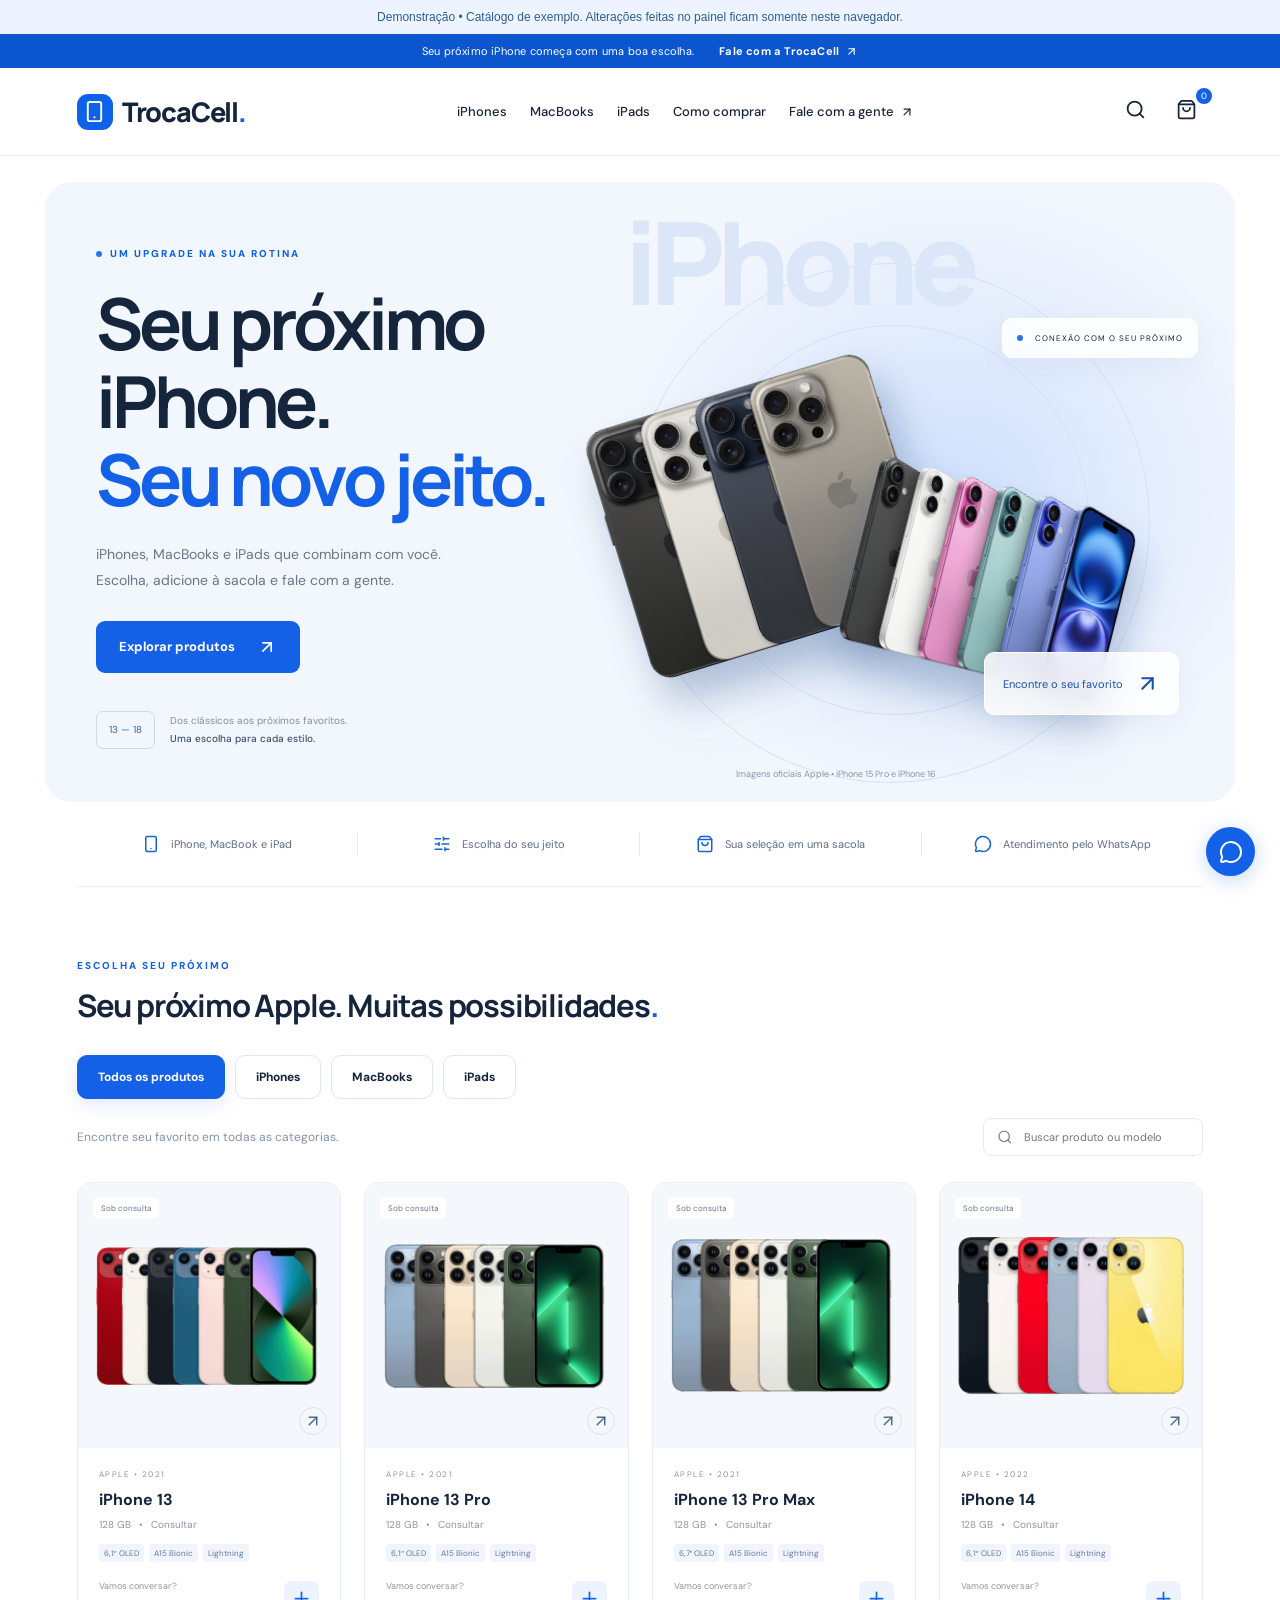
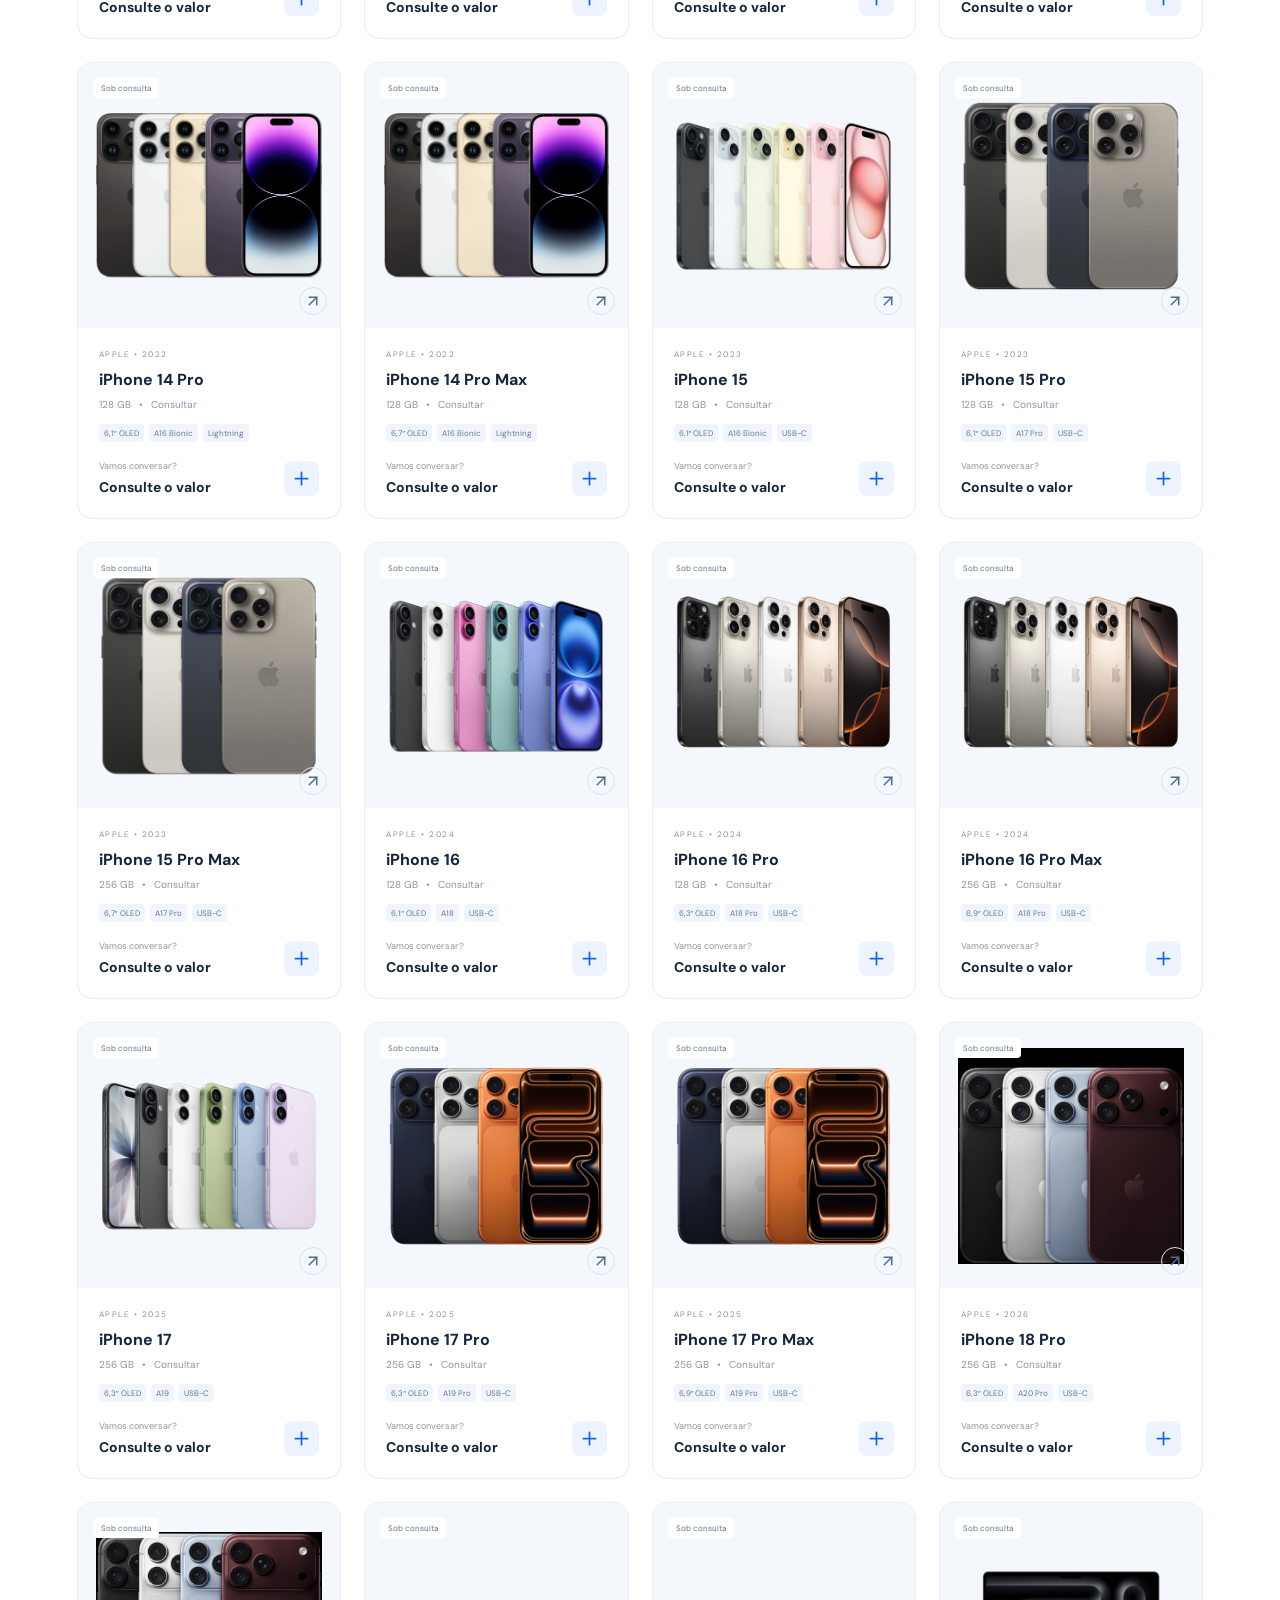
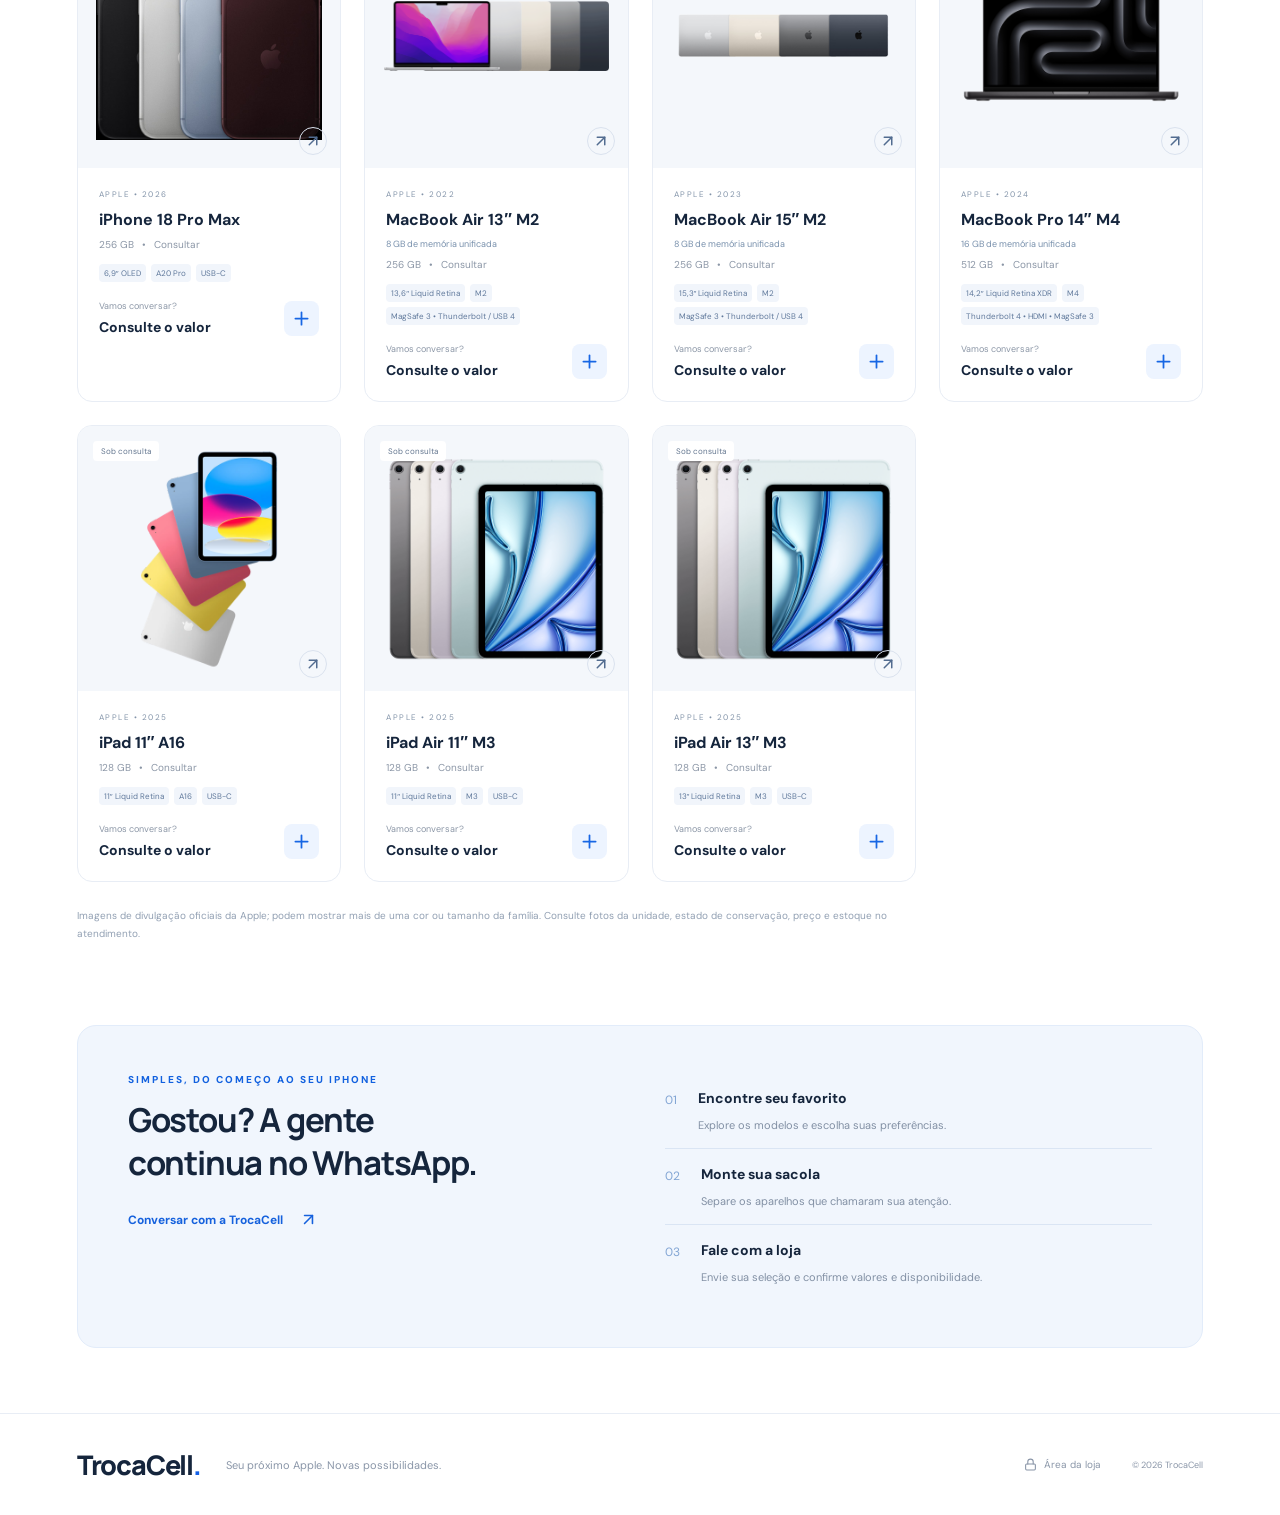
==== docs/index.html @ c8e0617d "Publica amostra estática da TrocaCell com catálogo Apple" ====
<!DOCTYPE html><html lang="pt-BR"><head><meta charset="utf-8"><meta name="viewport" content="width=device-width,initial-scale=1"><title>TrocaCell | Catálogo Apple</title><link rel="stylesheet" href="./styles.css"></head><body><div style="padding:10px 16px;background:#edf4ff;color:#315c94;font:12px Arial;text-align:center">Demonstração • Catálogo de exemplo. Alterações feitas no painel ficam somente neste navegador.</div><div id="root"></div><script src="./app.js"></script></body></html>
---- docs/styles.css ----
@import url('https://fonts.googleapis.com/css2?family=DM+Sans:wght@400;500;600;700&family=Manrope:wght@400;500;600;700;800&display=swap');
*{box-sizing:border-box}html{scroll-behavior:smooth;scroll-padding-top:95px}body{margin:0;color:#15253c;background:#fff;font-family:'DM Sans',Arial,sans-serif}button,input,select{font:inherit}button,a{-webkit-tap-highlight-color:transparent}button{cursor:pointer;border:0;background:none;color:inherit}a{color:inherit;text-decoration:none}button:focus-visible,a:focus-visible,input:focus-visible,select:focus-visible{outline:3px solid #79acff;outline-offset:4px}button:disabled{opacity:.5;cursor:wait}.top{background:#0b56cf;color:white;padding:10px;text-align:center;font-size:11px;letter-spacing:.2px}.top a{display:inline-flex;align-items:center;margin-left:22px;font-weight:700;gap:6px}header{height:88px;display:flex;align-items:center;justify-content:space-between;padding:0 6%;border-bottom:1px solid #edf1f7;background:#ffffffee;position:sticky;top:0;z-index:20;backdrop-filter:blur(20px)}.logo{font-family:Manrope,Arial;font-size:27px;font-weight:800;display:flex;align-items:center;letter-spacing:-1.2px}.brandIcon{background:#0e61e9;color:white;width:36px;height:36px;border-radius:11px;display:grid;place-items:center;margin-right:9px}.dot,h2>span{color:#1461e7}nav{display:flex;gap:34px;font-size:13px;font-weight:500}nav a{display:flex;align-items:center;gap:6px}nav a:hover{color:#1161e8}.headerActions{display:flex;gap:24px;align-items:center}.headerActions button{position:relative}.headerActions sup{position:absolute;top:-10px;right:-9px;background:#1461e7;color:#fff;border-radius:50%;font-size:9px;width:16px;height:16px;display:grid;place-items:center}main{max-width:1600px;margin:auto}.hero{margin:26px 3.5% 0;min-height:620px;display:grid;grid-template-columns:1fr 1.1fr;background:#f2f6fd;border-radius:26px;overflow:hidden}.heroCopy{padding:65px 0 48px 9%;z-index:2}.eyebrow{font-size:10px;font-weight:800;letter-spacing:2px;color:#1261df;display:flex;gap:8px;align-items:center}.eyebrow>span,.blueDot{width:6px;height:6px;border-radius:50%;background:#2675ee}.hero h1{font-family:Manrope,Arial;font-size:clamp(48px,5.6vw,80px);line-height:1.09;letter-spacing:-4px;margin:24px 0}.hero h1 em{font-style:normal;color:#1461e7}.hero p{font-size:14px;line-height:1.8;color:#6a778a}.primary{background:#1461e7;color:white;border-radius:9px;padding:16px 23px;display:inline-flex;align-items:center;justify-content:center;gap:22px;font-size:13px;font-weight:700;transition:transform .2s,box-shadow .2s;margin-top:14px}.primary:hover{transform:translateY(-3px);box-shadow:0 8px 22px #1461e73a}.heroFoot{display:flex;gap:15px;align-items:center;font-size:10px;line-height:1.8;color:#8390a1;margin-top:38px}.heroFoot b{color:#40516c;font-weight:500}.tinyPhones{border:1px solid #ced9ea;border-radius:7px;padding:9px 12px;color:#3865a7}.heroVisual{position:relative;min-height:610px;background:radial-gradient(ellipse at 55% 50%,#bed6fcaa,transparent 69%)}.orbit{border:1px solid #d3e1f7;position:absolute;border-radius:50%;left:3%;top:13%;width:520px;height:520px}.o2{width:390px;height:390px;top:23%;left:14%}.watermark{position:absolute;font-family:Manrope;font-weight:800;font-size:115px;letter-spacing:-8px;color:#dbe7f8;top:0;left:2%}.heroDevice{position:absolute;top:25%;left:38%;filter:drop-shadow(12px 26px 18px #49699c40);animation:float 6s ease-in-out infinite}.heroDevice.back{left:10%;top:29%;transform:rotate(-17deg);animation:none}.heroDevice.front{transform:rotate(14deg)}.phone{position:relative;width:109px;height:204px;border:3px solid #6a9abe;border-radius:22px;background:linear-gradient(120deg,#a6c5e4,#5e8fb8 45%,#b0cfe7);box-shadow:inset 0 0 0 2px #c2d7eb99,5px 7px 12px #15395e23;transform:rotate(-12deg);transition:transform .5s}.phone.heroPhone{width:190px;height:365px;border-radius:35px;border-width:4px}.phone.silver{background:linear-gradient(125deg,#ecedf0,#a6b2bd 58%,#dbe3eb);border-color:#9aa7b2}.phone.dark{background:linear-gradient(120deg,#5e6874,#222c39 60%,#536374);border-color:#414d58}.camera{position:absolute;left:8px;top:9px;width:53px;height:57px;border-radius:13px;background:#86aacbaa;box-shadow:1px 2px 4px #345a7a55;display:grid;grid-template-columns:1fr 1fr;gap:3px;padding:5px}.camera i{background:radial-gradient(circle,#0d1a31 27%,#385272 32%,#0b1726 48%,#283749 58%,#60758c 64%,#142132 70%);border:1px solid #93a8bc;border-radius:50%;width:20px;height:20px}.camera i:nth-child(2){transform:translateY(12px)}.camera b{background:#e5dfcd;width:7px;height:7px;border-radius:50%;position:absolute;right:10px;top:6px}.heroPhone .camera{width:88px;height:96px;left:12px;top:13px;border-radius:23px;padding:8px;gap:6px}.heroPhone .camera i{width:33px;height:33px}.heroPhone .camera i:nth-child(2){transform:translateY(21px)}.heroPhone .camera b{width:12px;height:12px;top:10px;right:16px}.apple{position:absolute;left:43%;top:47%;font-size:25px;color:#d6e4ef90}.heroPhone .apple{font-size:43px}.shine{position:absolute;inset:0;border-radius:inherit;background:linear-gradient(110deg,transparent 30%,#ffffff22 48%,transparent 60%);pointer-events:none}.floating{position:absolute;background:#ffffffd9;border:1px solid white;backdrop-filter:blur(15px);box-shadow:0 10px 30px #224e7f0d;border-radius:10px;display:flex;align-items:center;gap:12px}.tag1{top:22%;right:6%;padding:14px;font-size:8px;letter-spacing:1px}.tag2{bottom:14%;right:9%;padding:18px;font-size:11px;color:#1853a6}.visualNote{position:absolute;bottom:22px;left:20%;font-size:9px;color:#8697ad}.benefits{display:grid;grid-template-columns:repeat(4,1fr);margin:0 6%;padding:30px 0;border-bottom:1px solid #e9edf4}.benefits span{display:flex;gap:11px;align-items:center;justify-content:center;font-size:11px;color:#5d6d84;border-right:1px solid #e5ebf4}.benefits span:last-child{border:0}.benefits svg{width:18px;color:#1762d9}.catalog{padding:72px 6%}.sectionTop{display:flex;justify-content:space-between;align-items:flex-end}h2{font-family:Manrope,Arial;font-size:31px;letter-spacing:-1.2px;line-height:1.3;margin:13px 0 0}.count{font-size:11px;color:#8290a2;padding-bottom:5px}.toolbar{display:flex;justify-content:space-between;gap:20px;margin:33px 0 26px}.tabs{display:flex;gap:5px;flex-wrap:wrap}.tabs button{padding:11px 14px;font-size:11px;color:#6c7b91;border:1px solid #e6eaf0;border-radius:7px;transition:.2s}.tabs button.active{color:white;background:#1562e5;border-color:#1562e5}.search{display:flex;align-items:center;gap:9px;border:1px solid #e6eaf0;border-radius:8px;padding:9px 13px;color:#77869b;min-width:220px}.search input{border:0;outline:none;width:100%;font-size:11px;background:transparent}.grid{display:grid;grid-template-columns:repeat(4,1fr);gap:23px}.card{border:1px solid #e8edf5;border-radius:15px;overflow:hidden;transition:box-shadow .3s,transform .3s}.card:hover{transform:translateY(-6px);box-shadow:0 15px 35px #255c9b15}.productImage{position:relative;width:100%;height:265px;background:#f4f7fb;display:flex;align-items:center;justify-content:center;overflow:hidden}.productImage:hover .phone{transform:rotate(0) scale(1.05)}.productImage img{width:90%;height:85%;object-fit:contain}.badge{position:absolute;top:15px;left:15px;padding:5px 8px;background:white;border-radius:4px;font-size:8px;color:#63768f;z-index:1}.imageArrow{position:absolute;right:13px;bottom:13px;border:1px solid #dae2ee;border-radius:50%;width:28px;height:28px;display:grid;place-items:center;color:#526c90}.cardInfo{padding:21px}.swatches{display:flex;gap:5px;margin-bottom:12px}.swatches i{width:9px;height:9px;background:#48799d;border:1px solid #ddd;border-radius:50%}.swatches i:nth-child(2){background:#c5c9cb}.swatches i:nth-child(3){background:#333c47}h3{font-size:16px;font-weight:700;margin:0}.cardInfo>p{font-size:10px;color:#8b96a6;margin:8px 0 22px}.cardInfo p span{margin:0 5px}.cardBottom{display:flex;align-items:center;justify-content:space-between}.cardBottom small{display:block;font-size:9px;color:#8b96a6;margin-bottom:4px}.cardBottom strong{font-size:14px}.cardBottom button{background:#edf4ff;color:#1766e4;border-radius:8px;width:35px;height:35px;display:grid;place-items:center}.catalogNote{font-size:10px;line-height:1.8;color:#92a0b3;margin-top:25px;max-width:850px}.how{background:#f1f6fd;margin:0 6% 65px;border:1px solid #e2ecfa;border-radius:19px;padding:47px 50px;display:grid;grid-template-columns:1fr 1fr;gap:50px}.how h2{font-size:33px}.how a{display:flex;gap:16px;align-items:center;color:#1561dd;font-size:12px;font-weight:700;margin-top:25px}.steps>div{display:flex;gap:21px;padding:16px 0;border-bottom:1px solid #dae5f4}.steps>div:last-child{border:0}.steps>div>span{color:#82a5d4;font-size:12px;padding-top:3px}.steps h3{font-size:14px}.steps p{font-size:11px;color:#8290a4;margin-bottom:0}footer{padding:32px 6%;border-top:1px solid #e8edf5;display:flex;align-items:center;gap:25px}footer p{font-size:11px;color:#8a96a8}footer button{display:flex;align-items:center;gap:7px;font-size:10px;margin-left:auto;color:#8a96a8}footer small{font-size:9px;color:#8a96a8}.whatsFloat{position:fixed;bottom:24px;right:25px;width:49px;height:49px;background:#1261e7;color:white;border-radius:50%;display:grid;place-items:center;box-shadow:0 4px 20px #1261e740;z-index:30}.overlay{position:fixed;inset:0;background:#0c1d3b77;backdrop-filter:blur(7px);z-index:50;display:flex;align-items:center;justify-content:center;padding:20px}.modal{position:relative;background:white;width:470px;max-width:100%;max-height:92dvh;overflow:auto;padding:32px;border-radius:20px;box-shadow:0 20px 80px #0c254b33}.close{position:absolute;right:16px;top:16px;padding:5px;z-index:2}.modalPhone{height:170px;display:grid;place-items:center;background:#f2f6fc;border-radius:12px;margin:15px 0 25px;overflow:hidden}.modalPhone .phone{transform:scale(.68)}.modalPhone img{height:150px;max-width:95%;object-fit:contain}.modal label{display:block;font-size:12px;margin:15px 0}.modal input:not([type=checkbox]),.modal select{display:block;width:100%;padding:12px;border:1px solid #dce4f0;border-radius:7px;background:white;color:#273c58;margin-top:7px}.modal small{display:block;font-size:10px;color:#8896ab;line-height:1.7}.wide{width:100%;gap:12px}.drawer{position:absolute;right:0;top:0;bottom:0;background:white;width:440px;max-width:100%;padding:45px 28px;overflow:auto}.drawer h2{margin-bottom:28px}.empty{padding:55px 5px;text-align:center;color:#8693a7;font-size:14px}.empty svg{margin:auto}.cartItem{display:flex;gap:20px;border-bottom:1px solid #e6edf7;padding:20px 0}.cartItem>svg{width:40px;height:60px;color:#6996ce}.cartItem h3{font-size:14px}.cartItem p{font-size:11px;color:#8390a5}.cartItem b{font-size:12px}.qty{display:flex;align-items:center;gap:15px;margin-top:15px;font-size:12px}.qty button{background:#f0f5fc;padding:5px;border-radius:5px}.total{display:flex;justify-content:space-between;margin-top:30px;font-size:14px}.muted{font-size:11px;color:#8995a7;line-height:1.7}.admin{width:560px}.admin>p{font-size:12px;line-height:1.7;color:#8090a4}.adminList{max-height:400px;overflow:auto;margin:20px 0}.adminList>div{padding:13px 0;display:flex;align-items:center;gap:10px;border-bottom:1px solid #e5ecf7;font-size:13px}.adminList span{flex:1}.adminList button{font-size:11px;color:#145ed7}.formRow{display:flex;gap:15px;align-items:center}.formRow>label{flex:1;min-width:0}.checkbox{display:flex!important;gap:10px;align-items:center}.uploadPreview{width:75px;height:75px;object-fit:contain}.notice{padding:12px;border-radius:8px;background:#edf4ff;color:#1455af;font-size:12px}@keyframes float{0%,100%{translate:0 0}50%{translate:0 -14px}}@media(min-width:1500px){.heroVisual{min-height:670px}.heroCopy{padding-top:80px}}@media(max-width:1100px){.hero h1{font-size:60px}.heroDevice{left:40%}.heroDevice.back{left:5%}.heroPhone{scale:.85}.tag1{right:0}.grid{gap:15px}.productImage{height:230px}.toolbar{flex-direction:column}.search{max-width:320px}.hero{min-height:590px}.heroVisual{min-height:590px}.benefits span{font-size:10px}.cardInfo{padding:16px}.cardBottom strong{font-size:12px}}@media(max-width:760px){.top{font-size:9px}.top a{margin-left:8px}header{height:72px;padding:0 5%}nav{display:none}.logo{font-size:24px}.hero{grid-template-columns:1fr;margin:14px 4% 0}.heroCopy{padding:38px 8% 10px}.hero h1{font-size:57px;letter-spacing:-3px}.hero p{font-size:12px}.heroFoot{margin-top:25px}.heroVisual{min-height:390px}.heroDevice{top:4%;left:48%}.heroDevice.back{top:10%;left:15%}.heroPhone{scale:.76;transform-origin:top left}.watermark{font-size:95px;top:0;left:16%}.orbit{width:360px;height:360px;left:6%;top:0}.o2{width:270px;height:270px;left:20%;top:10%}.tag1{top:7%;right:5%;font-size:7px}.tag2{bottom:15%;right:6%;padding:13px}.visualNote{left:10%;bottom:14px}.benefits{grid-template-columns:1fr 1fr;row-gap:24px;padding:25px 0}.benefits span{font-size:9px;justify-content:flex-start}.benefits span:nth-child(2){border:0}.catalog{padding:42px 5%}.sectionTop{display:block}h2{font-size:27px}.count{display:block;margin-top:12px;font-size:10px}.toolbar{margin-top:22px}.tabs{gap:6px}.tabs button{padding:9px;font-size:10px}.search{max-width:none}.grid{grid-template-columns:1fr 1fr;gap:12px}.productImage{height:204px}.phone{scale:.8}.cardInfo{padding:14px 11px}.card h3{font-size:14px}.cardBottom strong{font-size:11px}.cardBottom button{width:28px;height:28px}.cardInfo>p{font-size:9px;margin-bottom:15px}.badge{top:10px;left:10px;font-size:7px}.how{margin:0 5% 35px;padding:30px 25px;grid-template-columns:1fr;gap:18px}.how h2{font-size:29px}footer{flex-wrap:wrap;gap:12px}footer .logo{font-size:22px}footer p{font-size:10px}footer button{margin-left:0}footer small{margin-left:auto}.modal{padding:28px 22px}.heroCopy .eyebrow{font-size:8px}.hero .primary{padding:14px 19px}.whatsFloat{width:44px;height:44px;right:16px;bottom:17px}.modalPhone .phone{scale:.8}}@media(prefers-reduced-motion:reduce){*{animation:none!important;transition:none!important;scroll-behavior:auto!important}}
.heroDevice img{width:310px;height:370px;object-fit:contain;filter:drop-shadow(0 25px 18px #315a8c25)}.heroDevice.back{left:-1%;top:24%;animation:driftBack 7s ease-in-out infinite}.heroDevice.front{left:38%;top:34%;animation:driftFront 6s ease-in-out infinite}.heroVisual{perspective:1000px}.heroDevice{will-change:transform}.heroVisual:hover .heroDevice{animation-duration:4s}.modelYear{font-size:8px;letter-spacing:1.5px;color:#8394a9;margin-bottom:10px}.cardSpecs{display:flex;flex-wrap:wrap;gap:5px;margin:-9px 0 18px}.cardSpecs span{background:#f1f5fb;color:#5f789b;border-radius:4px;padding:4px 5px;font-size:8px}.specGrid{display:grid;grid-template-columns:1fr 1fr;gap:12px;margin:20px 0 12px}.specGrid>div{padding:12px;background:#f3f7fc;border-radius:8px}.specGrid b{font-size:11px;font-weight:600;display:block;margin-top:5px}.displaySpec{font-size:11px;color:#7087a5}.sourceLink{display:inline-flex;align-items:center;gap:6px;color:#1261e7;font-size:10px}.productImage img{transition:transform .5s}.productImage:hover img{transform:scale(1.07)}.modalPhone{height:200px}.modalPhone img{height:185px}.heroDevice.front img{width:280px}@keyframes driftBack{0%,100%{transform:translate3d(0,0,0) rotate(-13deg) rotateY(8deg)}50%{transform:translate3d(0,-24px,25px) rotate(-9deg) rotateY(-5deg)}}@keyframes driftFront{0%,100%{transform:translate3d(0,-12px,25px) rotate(10deg) rotateY(-8deg)}50%{transform:translate3d(0,14px,0) rotate(15deg) rotateY(6deg)}}@media(max-width:1100px){.heroDevice img{width:260px}.heroDevice.front img{width:230px}.heroDevice.front{left:36%}}@media(max-width:760px){.heroDevice img{width:240px;height:280px}.heroDevice.back{left:0;top:8%}.heroDevice.front{left:38%;top:20%}.heroDevice.front img{width:210px;height:255px}.visualNote{font-size:8px}.cardSpecs{gap:4px}.cardSpecs span{font-size:7px}.cardInfo>p{margin-bottom:20px}}
.categoryTabs{display:flex;gap:10px;flex-wrap:wrap;margin-top:30px}.categoryTabs button{border:1px solid #dce7f7;border-radius:10px;padding:13px 20px;font-weight:700;font-size:12px;display:flex;align-items:center;gap:14px;transition:.2s}.categoryTabs button.active{background:#1461e7;color:white;border-color:#1461e7;box-shadow:0 6px 18px #1461e720}.categoryTabs button span{font-size:9px;background:#edf4ff;color:#2061c2;padding:3px 6px;border-radius:5px}.categoryTabs button.active span{background:#ffffff25;color:white}.categoryCaption{font-size:12px;color:#8292a8;margin:0;align-self:center}.toolbar{margin-top:19px}.ramNote{font-size:9px;color:#7890ac;margin-top:8px}nav{gap:23px}@media(max-width:760px){.categoryTabs{gap:8px;margin-top:24px}.categoryTabs button{padding:11px 12px;font-size:11px;gap:9px}.categoryTabs button span{font-size:8px}.categoryCaption{align-self:flex-start;font-size:10px}}
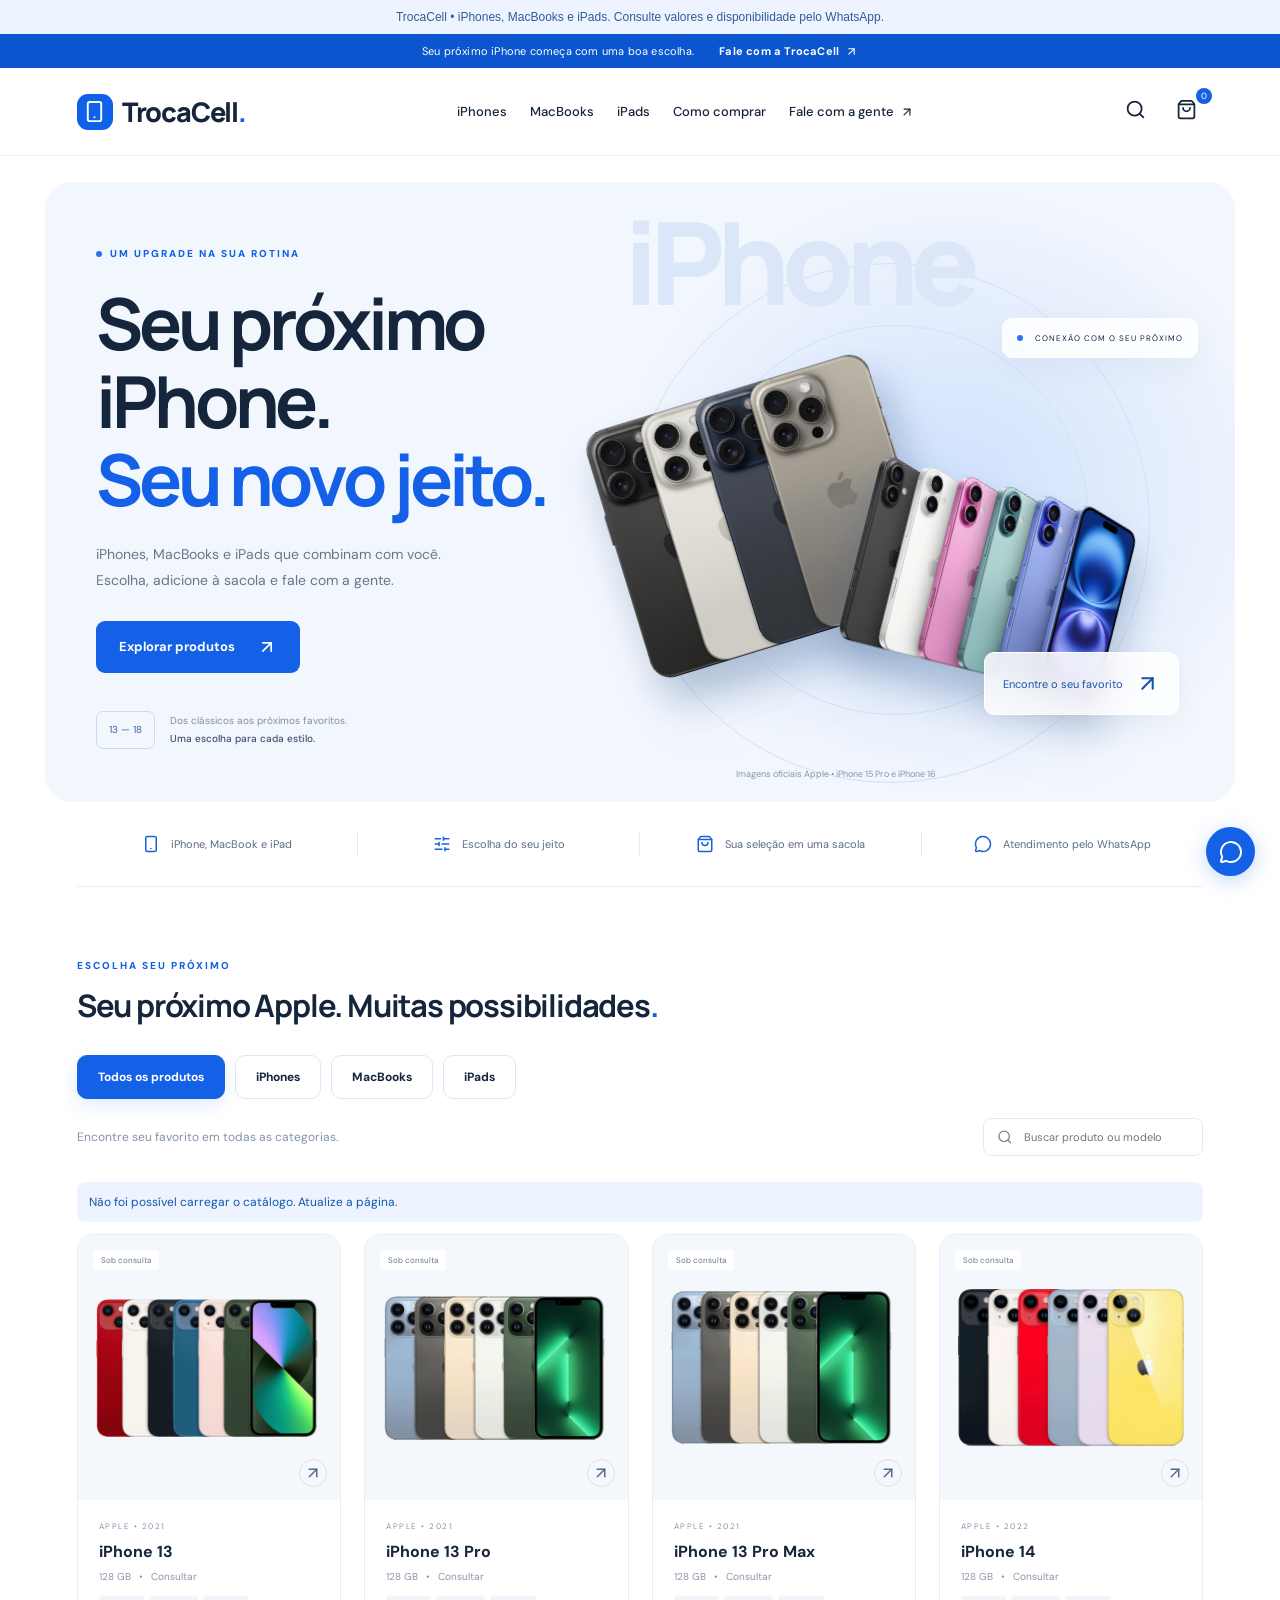
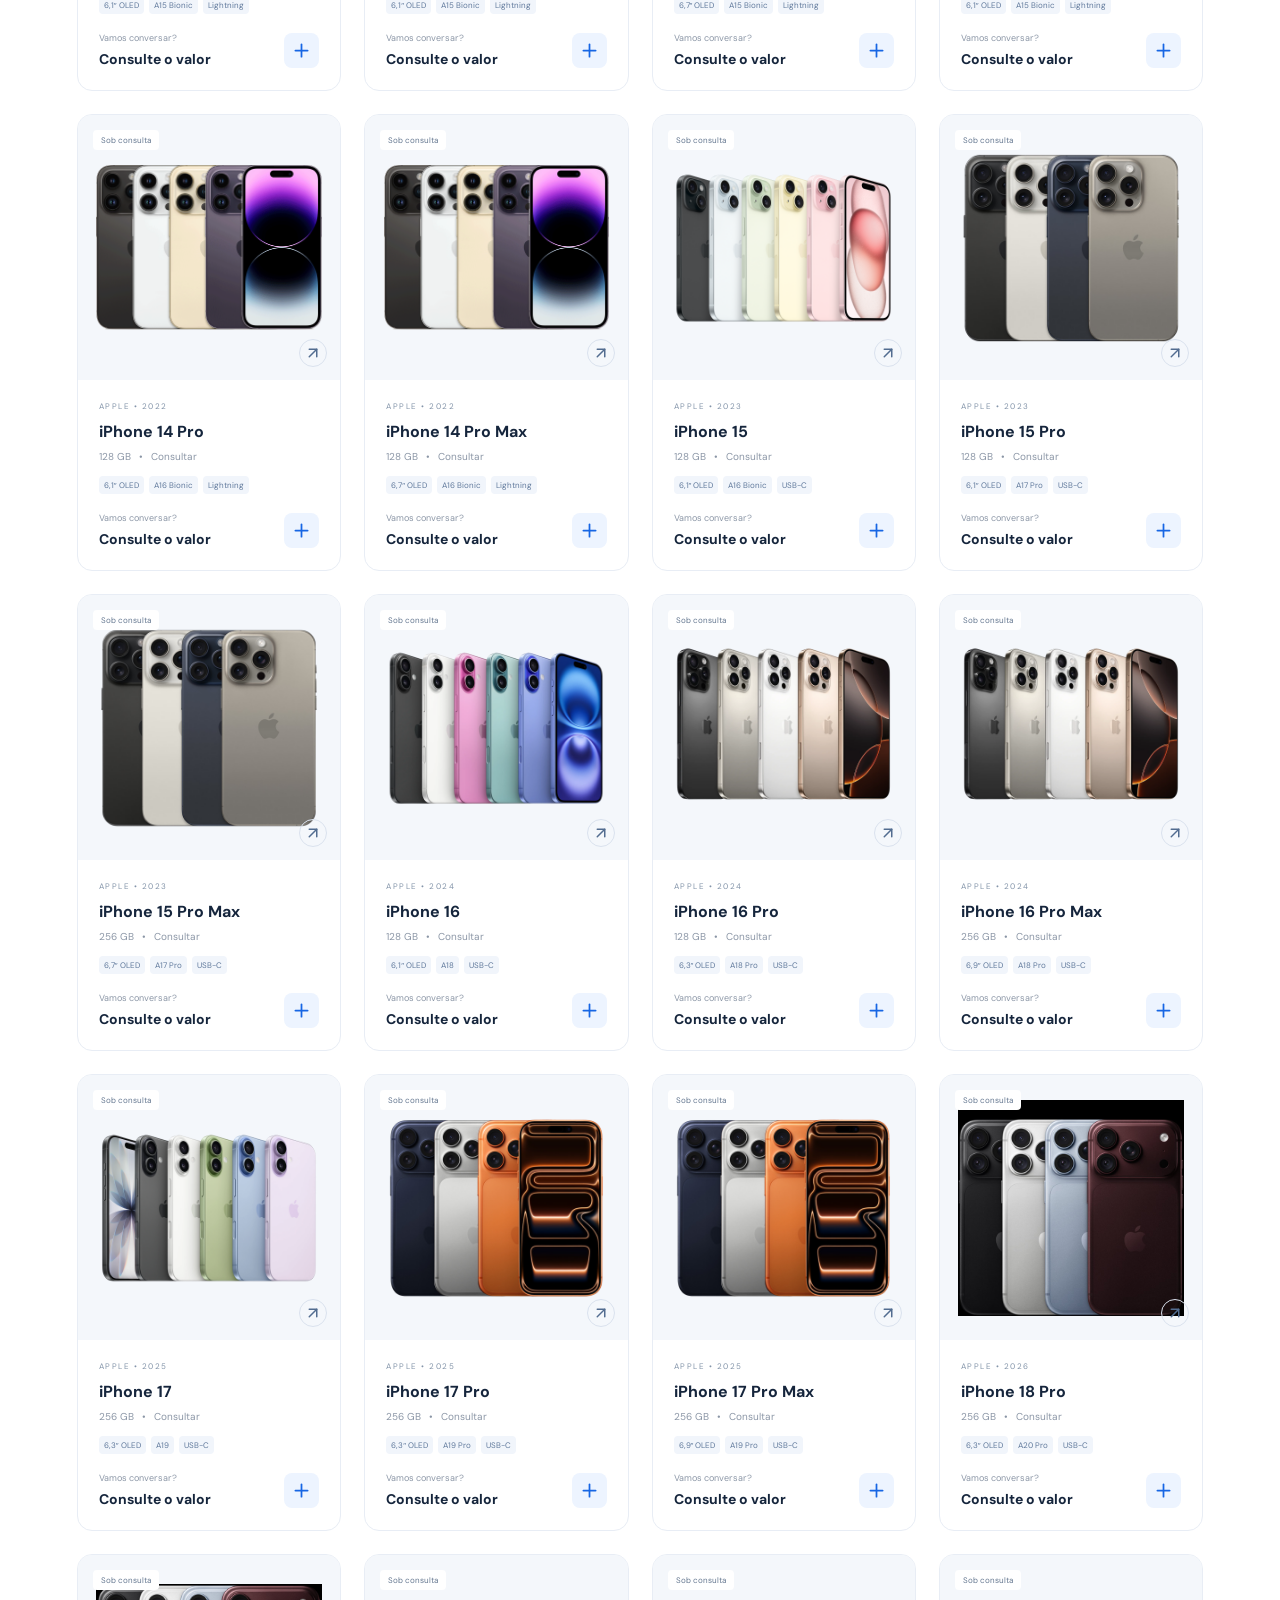
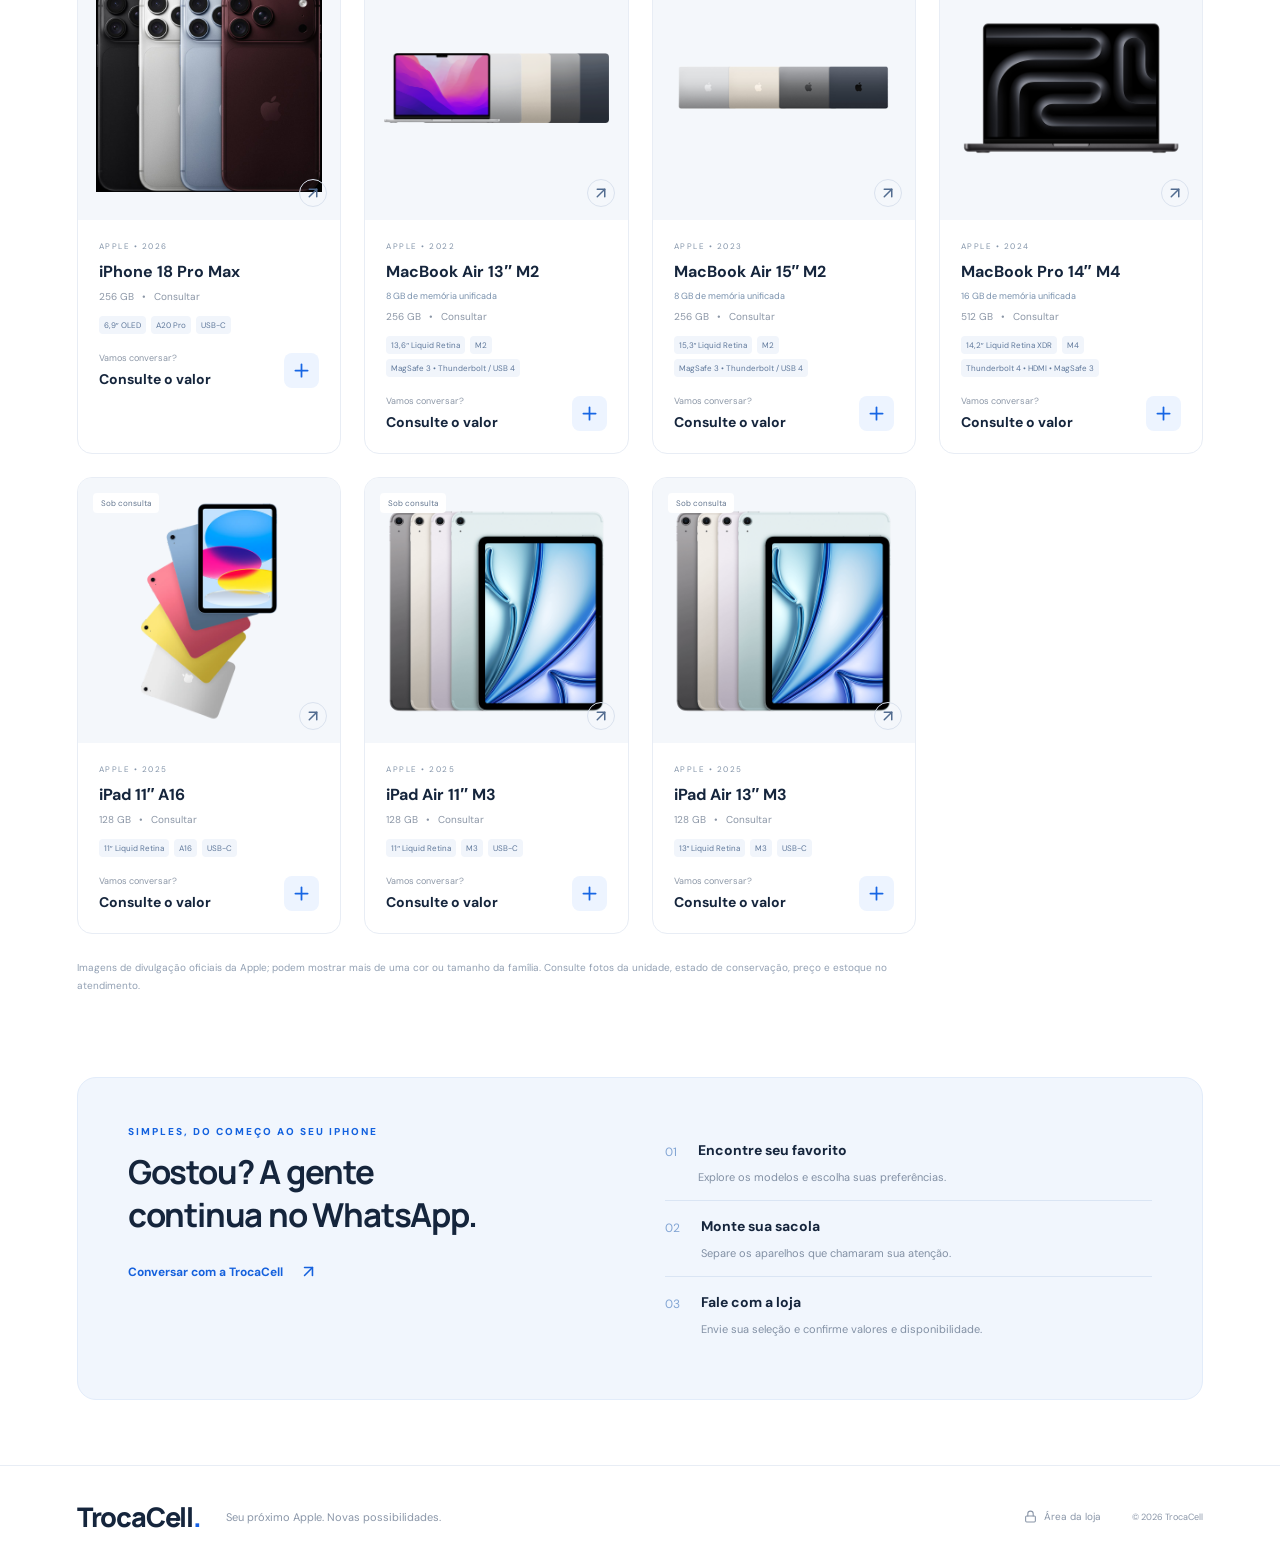
==== commit b7e80422: "Atualiza apresentação do catálogo com administração conectada" ====
--- a/docs/index.html
+++ b/docs/index.html
@@ -1 +1 @@
-<!DOCTYPE html><html lang="pt-BR"><head><meta charset="utf-8"><meta name="viewport" content="width=device-width,initial-scale=1"><title>TrocaCell | Catálogo Apple</title><link rel="stylesheet" href="./styles.css"></head><body><div style="padding:10px 16px;background:#edf4ff;color:#315c94;font:12px Arial;text-align:center">Demonstração • Catálogo de exemplo. Alterações feitas no painel ficam somente neste navegador.</div><div id="root"></div><script src="./app.js"></script></body></html>+<!DOCTYPE html><html lang="pt-BR"><head><meta charset="utf-8"><meta name="viewport" content="width=device-width,initial-scale=1"><title>TrocaCell | Catálogo Apple</title><link rel="stylesheet" href="./styles.css"></head><body><div style="padding:10px 16px;background:#edf4ff;color:#315c94;font:12px Arial;text-align:center">TrocaCell • iPhones, MacBooks e iPads. Consulte valores e disponibilidade pelo WhatsApp.</div><div id="root"></div><script src="./app.js"></script></body></html>
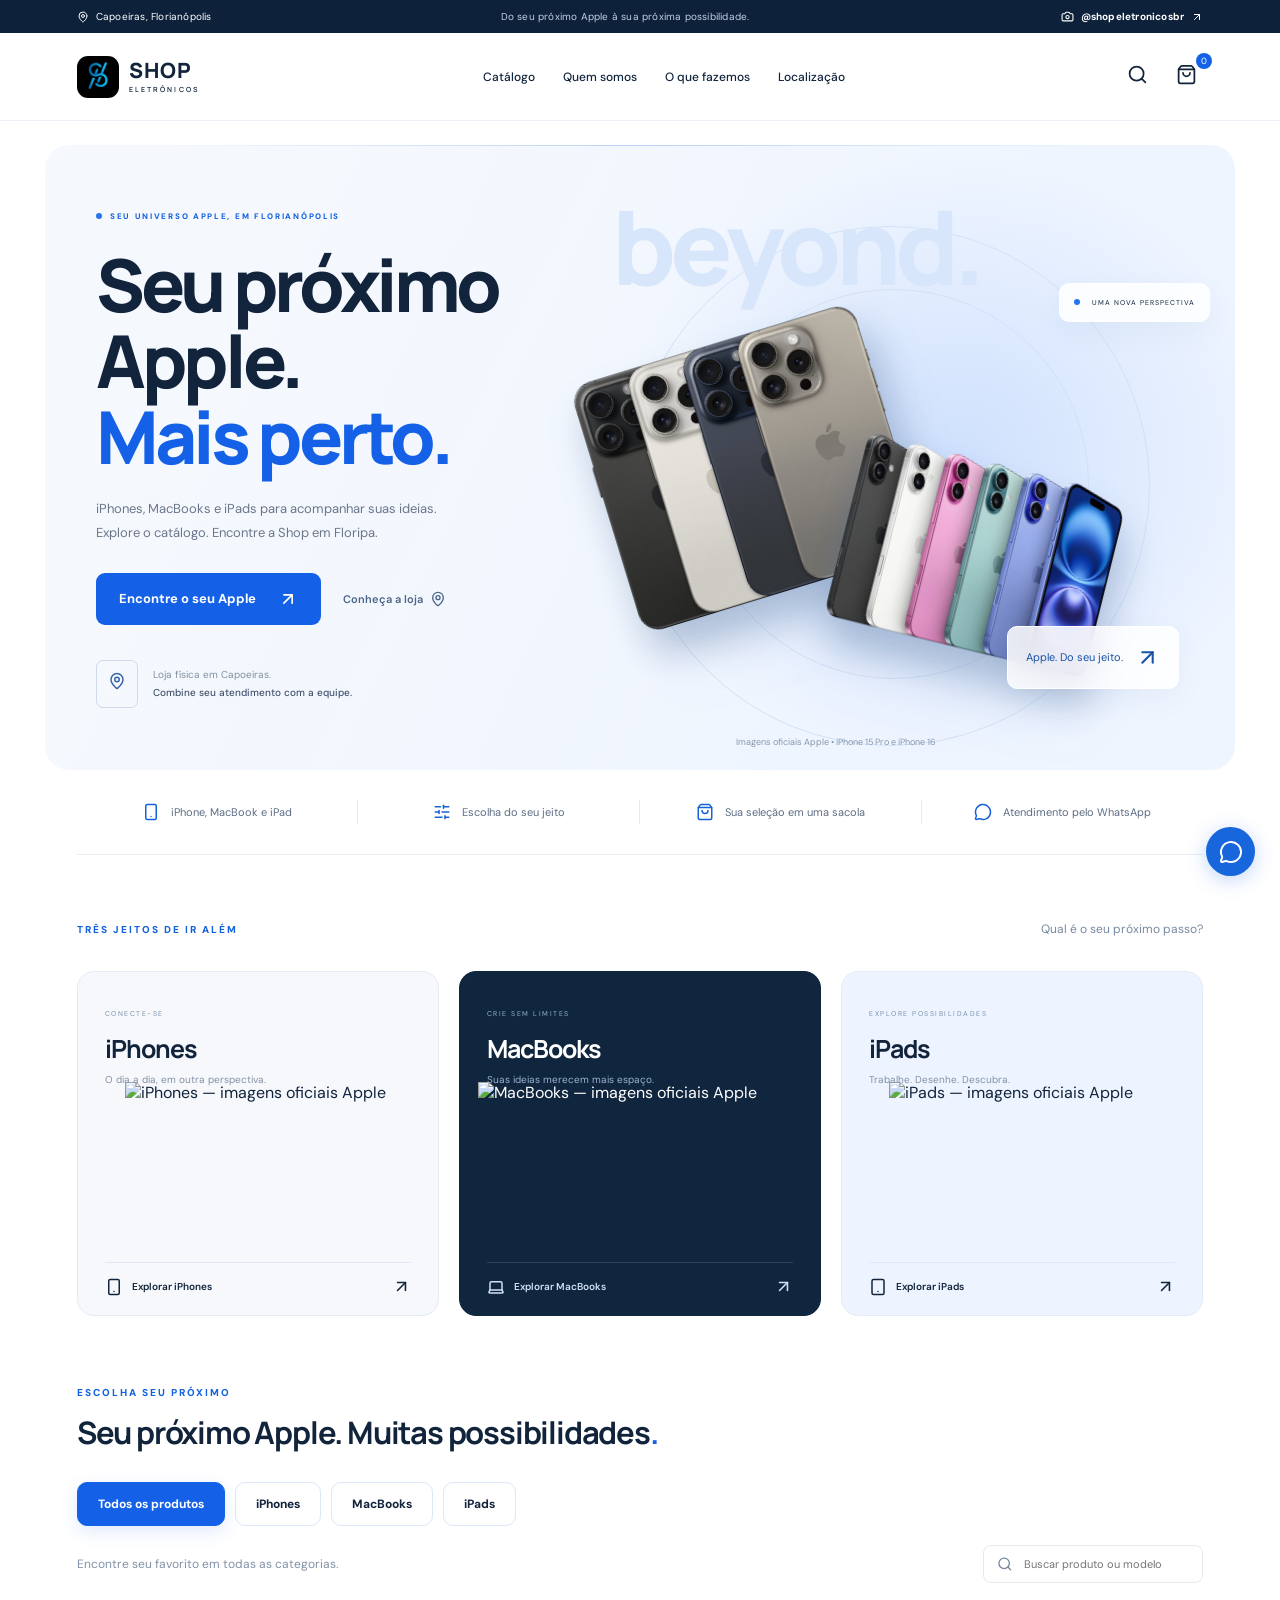
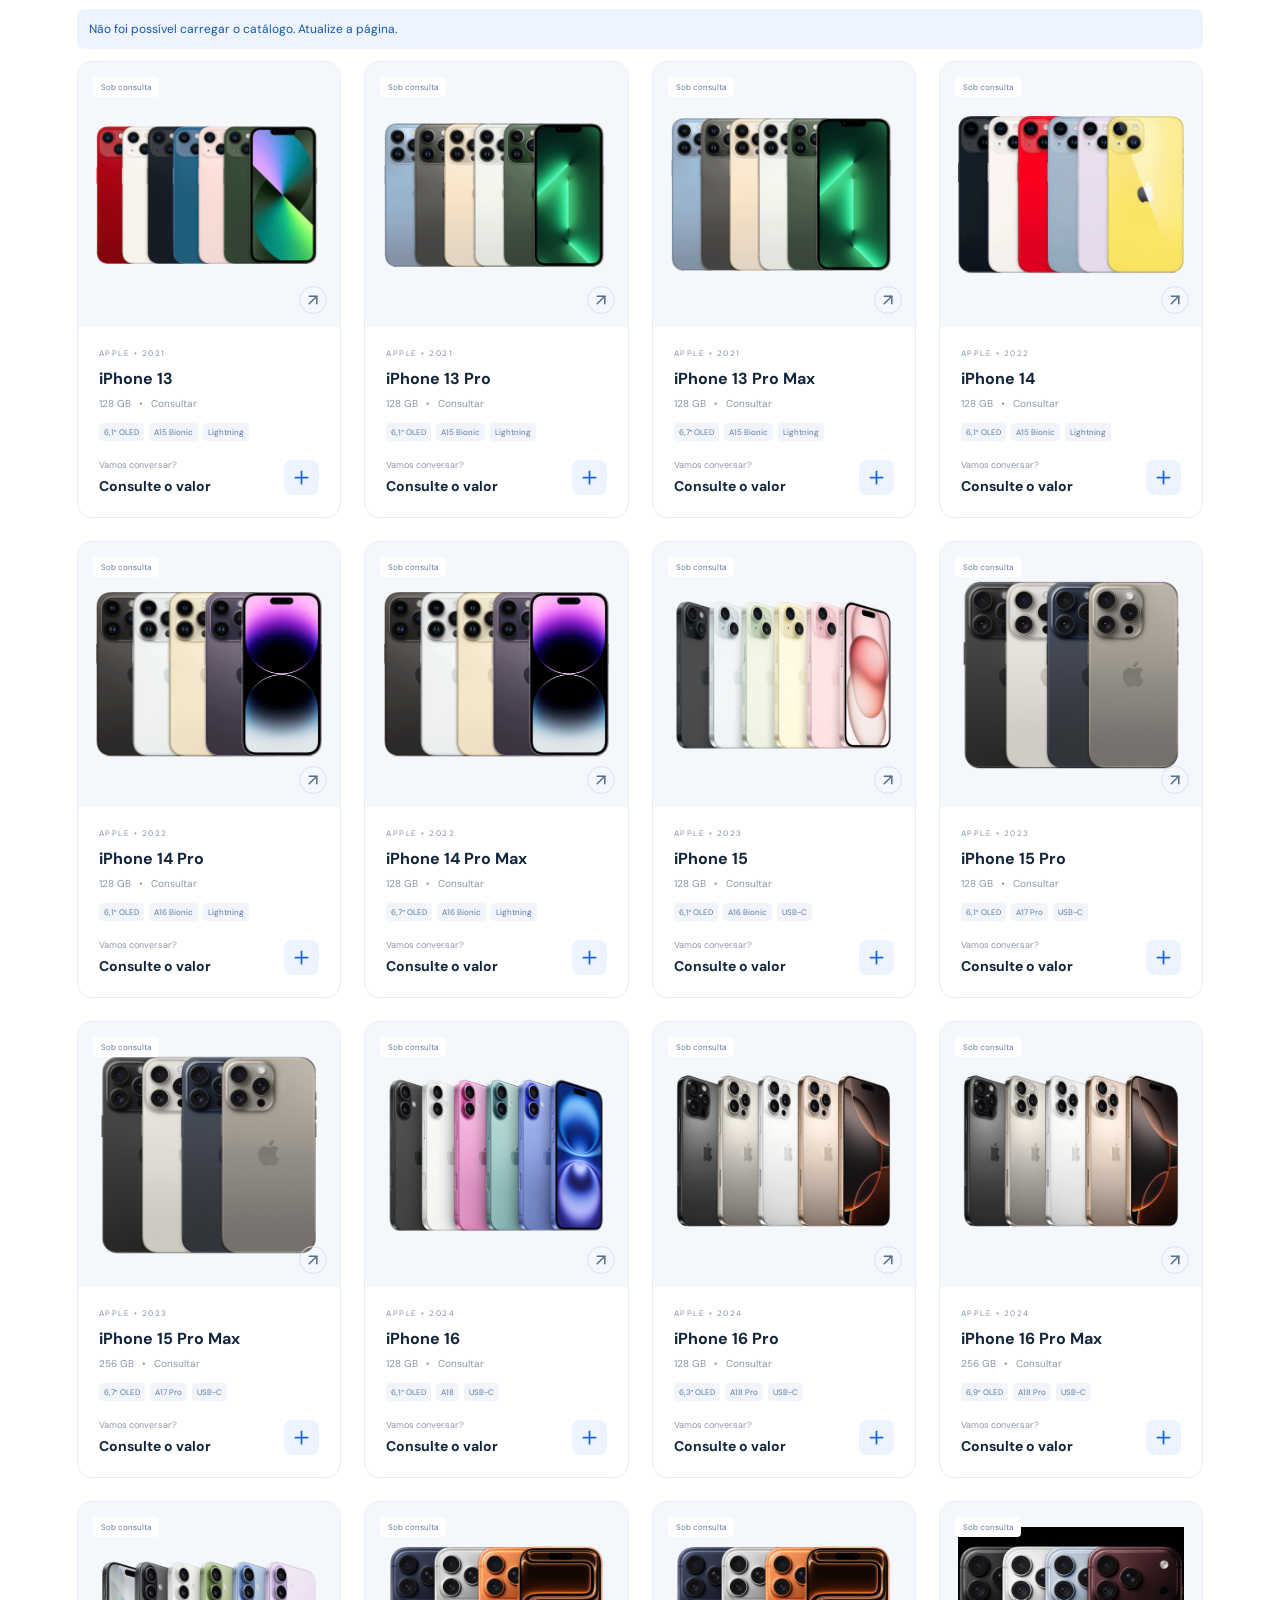
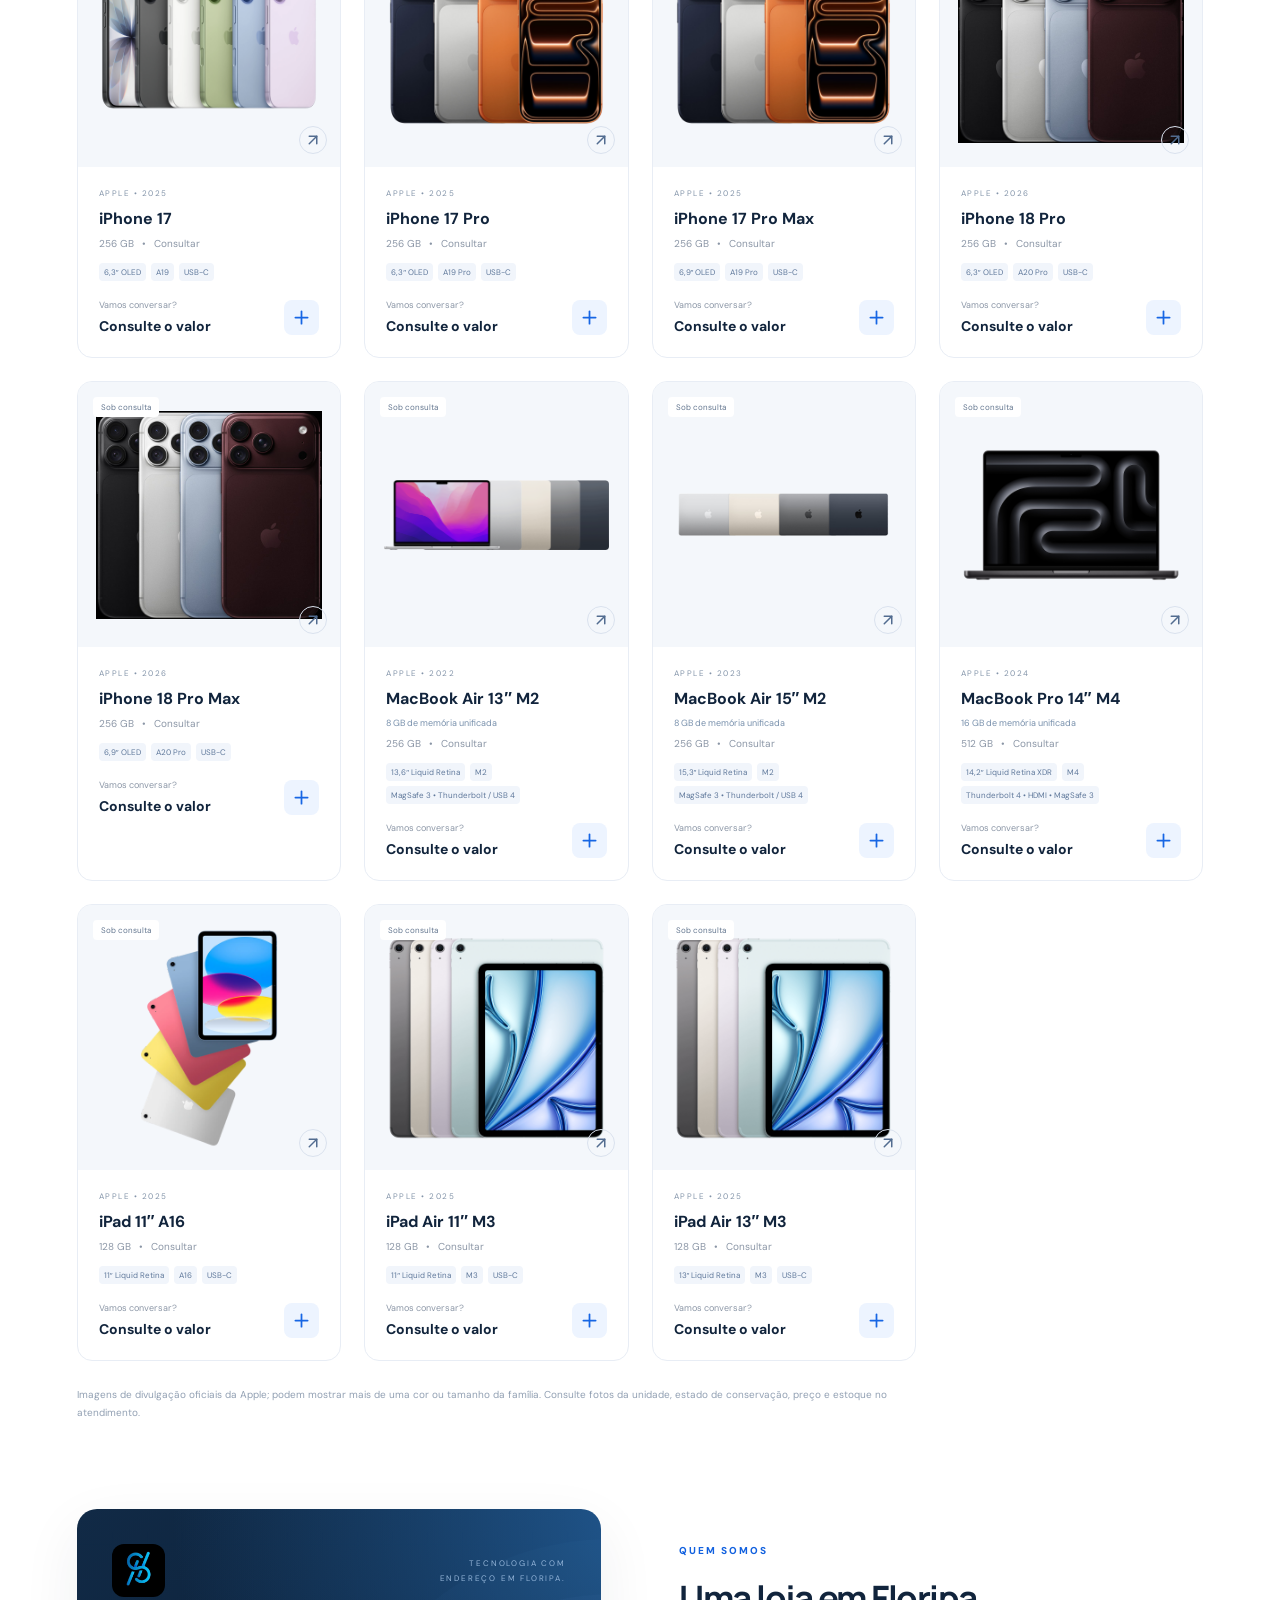
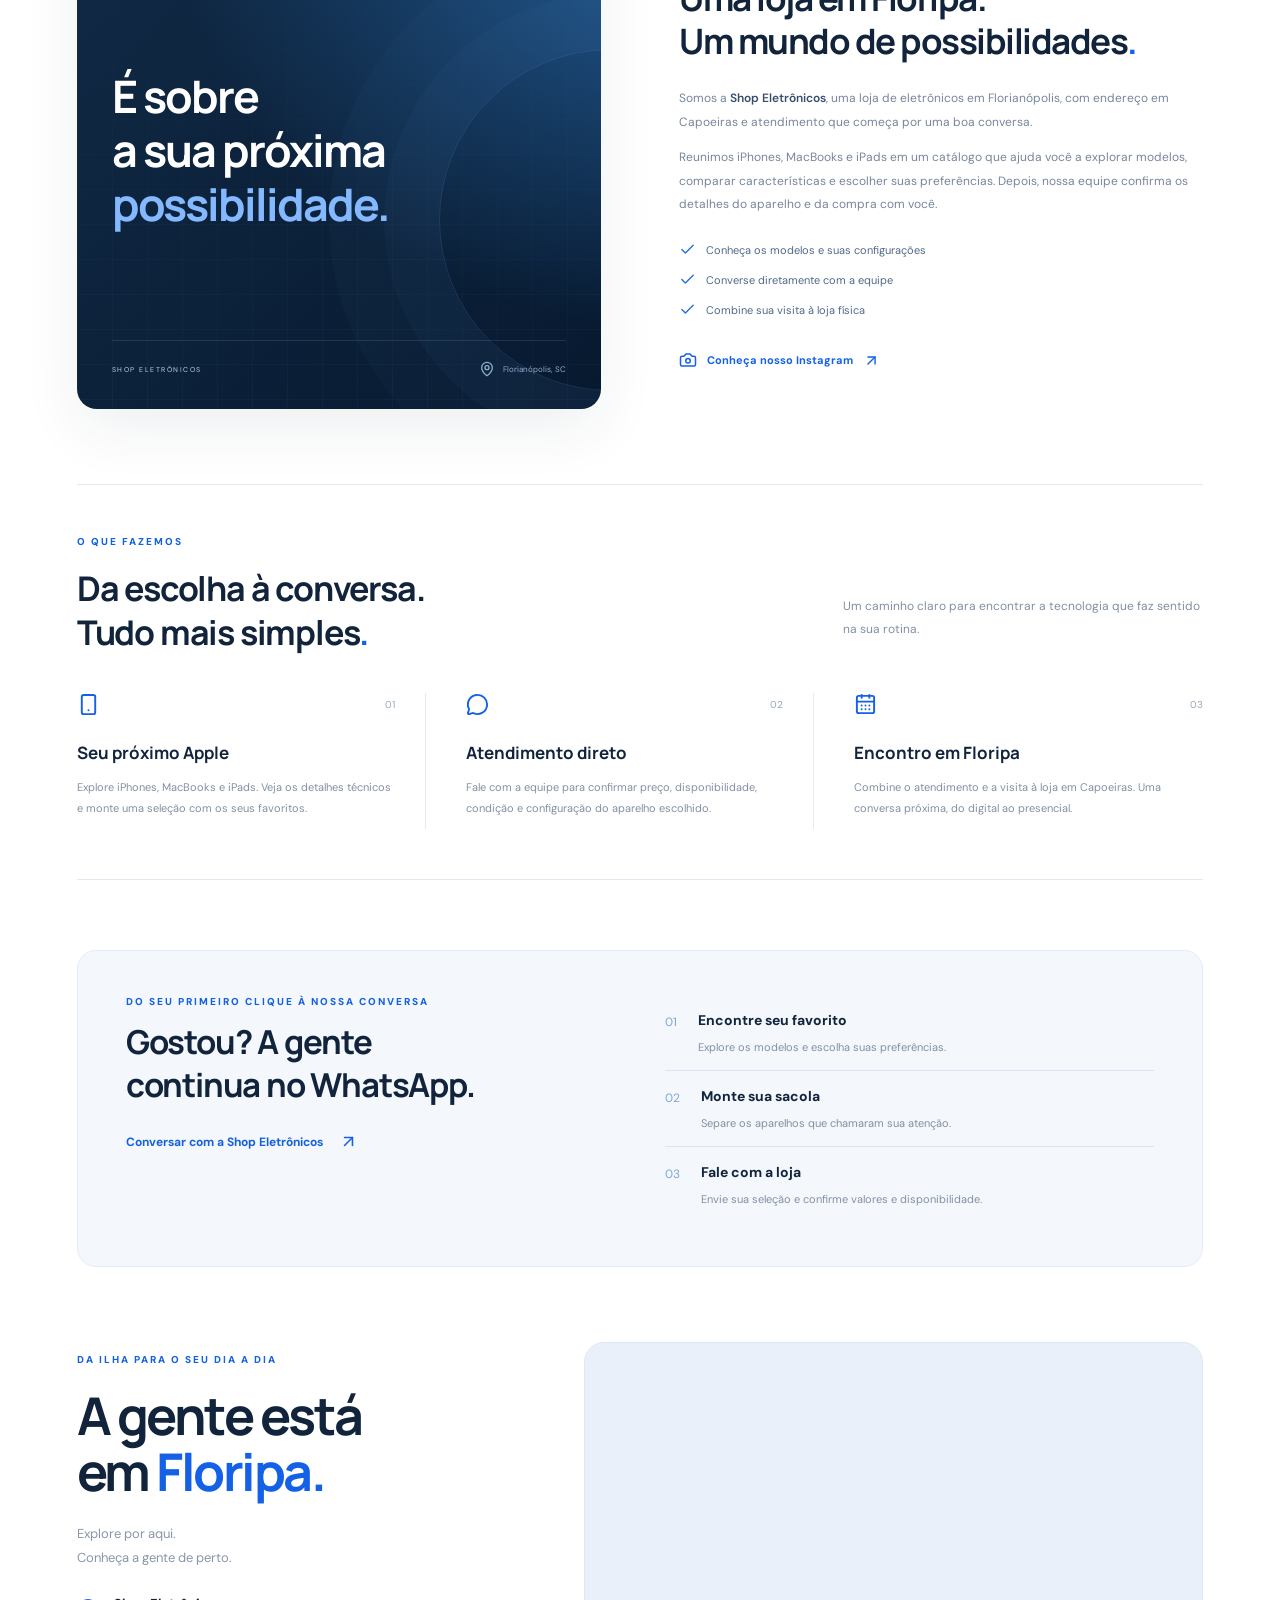
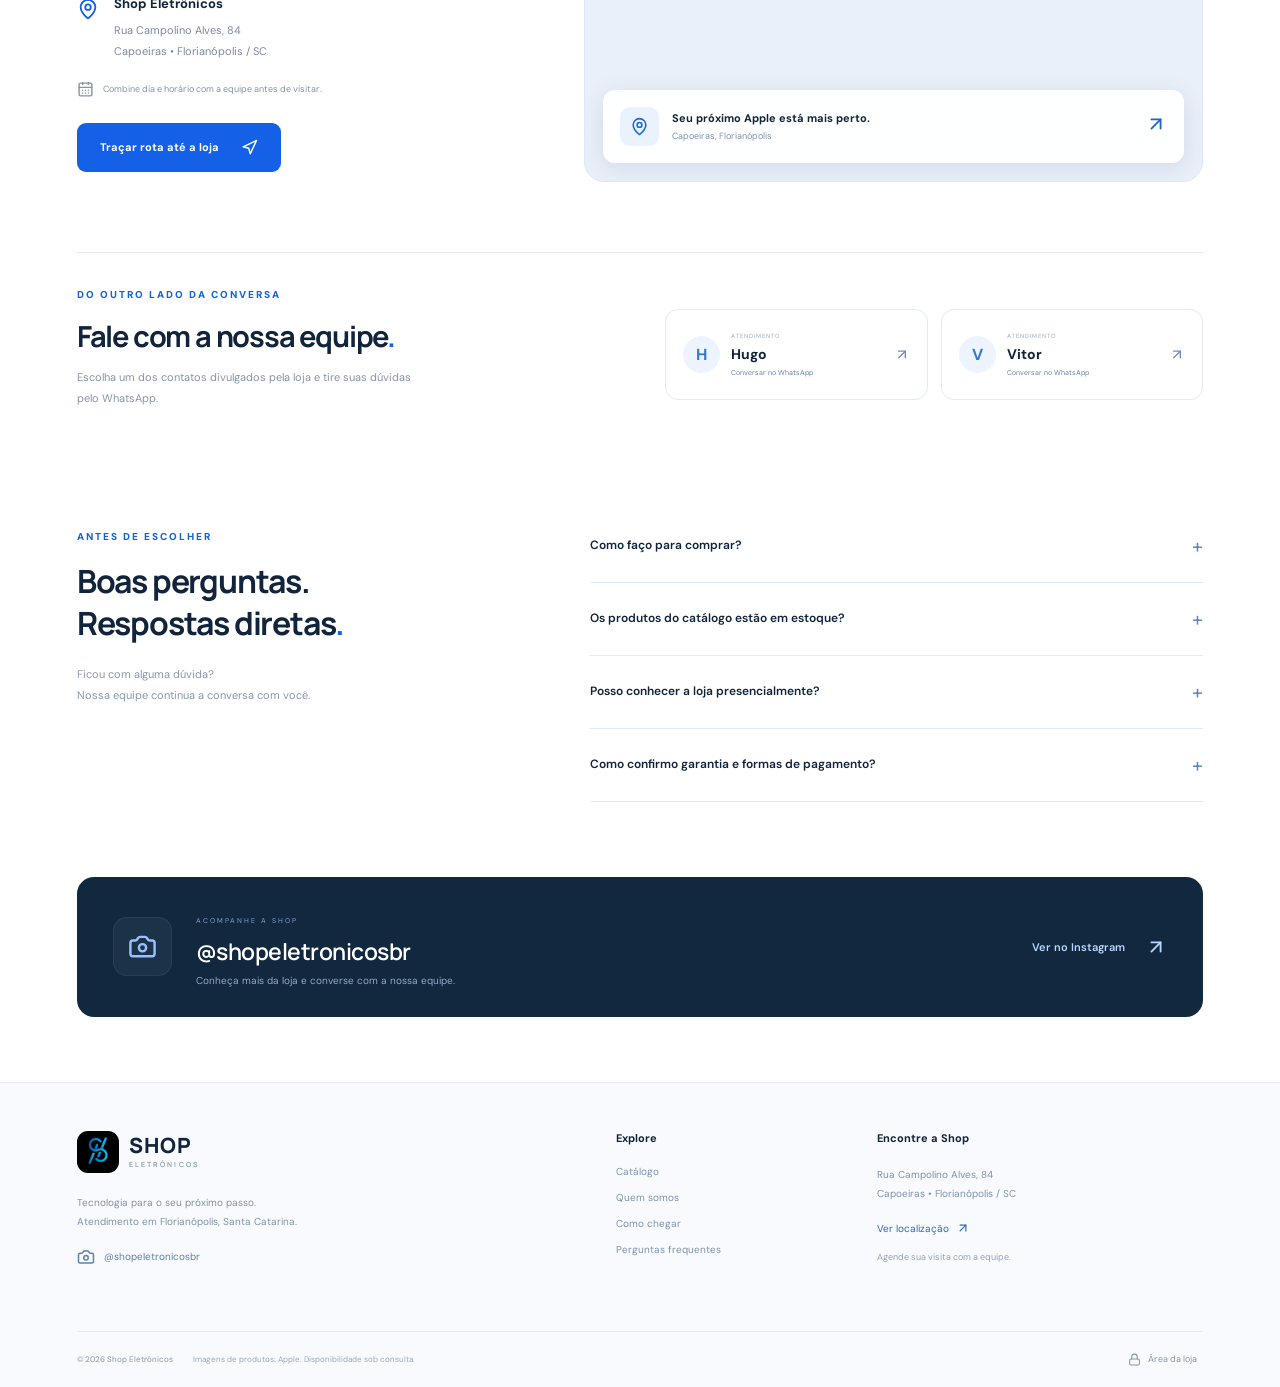
==== commit 7ea69c1a: "Present Shop Eletrônicos with story, services and location" ====
--- a/docs/index.html
+++ b/docs/index.html
@@ -1 +1 @@
-<!DOCTYPE html><html lang="pt-BR"><head><meta charset="utf-8"><meta name="viewport" content="width=device-width,initial-scale=1"><title>TrocaCell | Catálogo Apple</title><link rel="stylesheet" href="./styles.css"></head><body><div style="padding:10px 16px;background:#edf4ff;color:#315c94;font:12px Arial;text-align:center">TrocaCell • iPhones, MacBooks e iPads. Consulte valores e disponibilidade pelo WhatsApp.</div><div id="root"></div><script src="./app.js"></script></body></html>+<!doctype html><html lang="pt-BR"><head><meta charset="UTF-8"><meta name="viewport" content="width=device-width,initial-scale=1"><meta name="theme-color" content="#175eea"><title>Shop Eletrônicos | Seu próximo Apple em Florianópolis</title><meta name="description" content="iPhones, MacBooks e iPads na Shop Eletrônicos. Conheça a loja em Capoeiras, Florianópolis, explore o catálogo e fale com a equipe."><link rel="icon" href="./brand/shop-eletronicos.svg"><link rel="preconnect" href="https://fonts.googleapis.com"><link rel="preconnect" href="https://fonts.gstatic.com" crossorigin><link href="https://fonts.googleapis.com/css2?family=DM+Sans:wght@400;500;600;700&family=Manrope:wght@400;500;600;700;800&display=swap" rel="stylesheet"><link rel="stylesheet" href="./styles.css"></head><body><div id="root"></div><script type="module" src="./app.js"></script></body></html>
--- a/docs/styles.css
+++ b/docs/styles.css
@@ -2,3 +2,8 @@
 *{box-sizing:border-box}html{scroll-behavior:smooth;scroll-padding-top:95px}body{margin:0;color:#15253c;background:#fff;font-family:'DM Sans',Arial,sans-serif}button,input,select{font:inherit}button,a{-webkit-tap-highlight-color:transparent}button{cursor:pointer;border:0;background:none;color:inherit}a{color:inherit;text-decoration:none}button:focus-visible,a:focus-visible,input:focus-visible,select:focus-visible{outline:3px solid #79acff;outline-offset:4px}button:disabled{opacity:.5;cursor:wait}.top{background:#0b56cf;color:white;padding:10px;text-align:center;font-size:11px;letter-spacing:.2px}.top a{display:inline-flex;align-items:center;margin-left:22px;font-weight:700;gap:6px}header{height:88px;display:flex;align-items:center;justify-content:space-between;padding:0 6%;border-bottom:1px solid #edf1f7;background:#ffffffee;position:sticky;top:0;z-index:20;backdrop-filter:blur(20px)}.logo{font-family:Manrope,Arial;font-size:27px;font-weight:800;display:flex;align-items:center;letter-spacing:-1.2px}.brandIcon{background:#0e61e9;color:white;width:36px;height:36px;border-radius:11px;display:grid;place-items:center;margin-right:9px}.dot,h2>span{color:#1461e7}nav{display:flex;gap:34px;font-size:13px;font-weight:500}nav a{display:flex;align-items:center;gap:6px}nav a:hover{color:#1161e8}.headerActions{display:flex;gap:24px;align-items:center}.headerActions button{position:relative}.headerActions sup{position:absolute;top:-10px;right:-9px;background:#1461e7;color:#fff;border-radius:50%;font-size:9px;width:16px;height:16px;display:grid;place-items:center}main{max-width:1600px;margin:auto}.hero{margin:26px 3.5% 0;min-height:620px;display:grid;grid-template-columns:1fr 1.1fr;background:#f2f6fd;border-radius:26px;overflow:hidden}.heroCopy{padding:65px 0 48px 9%;z-index:2}.eyebrow{font-size:10px;font-weight:800;letter-spacing:2px;color:#1261df;display:flex;gap:8px;align-items:center}.eyebrow>span,.blueDot{width:6px;height:6px;border-radius:50%;background:#2675ee}.hero h1{font-family:Manrope,Arial;font-size:clamp(48px,5.6vw,80px);line-height:1.09;letter-spacing:-4px;margin:24px 0}.hero h1 em{font-style:normal;color:#1461e7}.hero p{font-size:14px;line-height:1.8;color:#6a778a}.primary{background:#1461e7;color:white;border-radius:9px;padding:16px 23px;display:inline-flex;align-items:center;justify-content:center;gap:22px;font-size:13px;font-weight:700;transition:transform .2s,box-shadow .2s;margin-top:14px}.primary:hover{transform:translateY(-3px);box-shadow:0 8px 22px #1461e73a}.heroFoot{display:flex;gap:15px;align-items:center;font-size:10px;line-height:1.8;color:#8390a1;margin-top:38px}.heroFoot b{color:#40516c;font-weight:500}.tinyPhones{border:1px solid #ced9ea;border-radius:7px;padding:9px 12px;color:#3865a7}.heroVisual{position:relative;min-height:610px;background:radial-gradient(ellipse at 55% 50%,#bed6fcaa,transparent 69%)}.orbit{border:1px solid #d3e1f7;position:absolute;border-radius:50%;left:3%;top:13%;width:520px;height:520px}.o2{width:390px;height:390px;top:23%;left:14%}.watermark{position:absolute;font-family:Manrope;font-weight:800;font-size:115px;letter-spacing:-8px;color:#dbe7f8;top:0;left:2%}.heroDevice{position:absolute;top:25%;left:38%;filter:drop-shadow(12px 26px 18px #49699c40);animation:float 6s ease-in-out infinite}.heroDevice.back{left:10%;top:29%;transform:rotate(-17deg);animation:none}.heroDevice.front{transform:rotate(14deg)}.phone{position:relative;width:109px;height:204px;border:3px solid #6a9abe;border-radius:22px;background:linear-gradient(120deg,#a6c5e4,#5e8fb8 45%,#b0cfe7);box-shadow:inset 0 0 0 2px #c2d7eb99,5px 7px 12px #15395e23;transform:rotate(-12deg);transition:transform .5s}.phone.heroPhone{width:190px;height:365px;border-radius:35px;border-width:4px}.phone.silver{background:linear-gradient(125deg,#ecedf0,#a6b2bd 58%,#dbe3eb);border-color:#9aa7b2}.phone.dark{background:linear-gradient(120deg,#5e6874,#222c39 60%,#536374);border-color:#414d58}.camera{position:absolute;left:8px;top:9px;width:53px;height:57px;border-radius:13px;background:#86aacbaa;box-shadow:1px 2px 4px #345a7a55;display:grid;grid-template-columns:1fr 1fr;gap:3px;padding:5px}.camera i{background:radial-gradient(circle,#0d1a31 27%,#385272 32%,#0b1726 48%,#283749 58%,#60758c 64%,#142132 70%);border:1px solid #93a8bc;border-radius:50%;width:20px;height:20px}.camera i:nth-child(2){transform:translateY(12px)}.camera b{background:#e5dfcd;width:7px;height:7px;border-radius:50%;position:absolute;right:10px;top:6px}.heroPhone .camera{width:88px;height:96px;left:12px;top:13px;border-radius:23px;padding:8px;gap:6px}.heroPhone .camera i{width:33px;height:33px}.heroPhone .camera i:nth-child(2){transform:translateY(21px)}.heroPhone .camera b{width:12px;height:12px;top:10px;right:16px}.apple{position:absolute;left:43%;top:47%;font-size:25px;color:#d6e4ef90}.heroPhone .apple{font-size:43px}.shine{position:absolute;inset:0;border-radius:inherit;background:linear-gradient(110deg,transparent 30%,#ffffff22 48%,transparent 60%);pointer-events:none}.floating{position:absolute;background:#ffffffd9;border:1px solid white;backdrop-filter:blur(15px);box-shadow:0 10px 30px #224e7f0d;border-radius:10px;display:flex;align-items:center;gap:12px}.tag1{top:22%;right:6%;padding:14px;font-size:8px;letter-spacing:1px}.tag2{bottom:14%;right:9%;padding:18px;font-size:11px;color:#1853a6}.visualNote{position:absolute;bottom:22px;left:20%;font-size:9px;color:#8697ad}.benefits{display:grid;grid-template-columns:repeat(4,1fr);margin:0 6%;padding:30px 0;border-bottom:1px solid #e9edf4}.benefits span{display:flex;gap:11px;align-items:center;justify-content:center;font-size:11px;color:#5d6d84;border-right:1px solid #e5ebf4}.benefits span:last-child{border:0}.benefits svg{width:18px;color:#1762d9}.catalog{padding:72px 6%}.sectionTop{display:flex;justify-content:space-between;align-items:flex-end}h2{font-family:Manrope,Arial;font-size:31px;letter-spacing:-1.2px;line-height:1.3;margin:13px 0 0}.count{font-size:11px;color:#8290a2;padding-bottom:5px}.toolbar{display:flex;justify-content:space-between;gap:20px;margin:33px 0 26px}.tabs{display:flex;gap:5px;flex-wrap:wrap}.tabs button{padding:11px 14px;font-size:11px;color:#6c7b91;border:1px solid #e6eaf0;border-radius:7px;transition:.2s}.tabs button.active{color:white;background:#1562e5;border-color:#1562e5}.search{display:flex;align-items:center;gap:9px;border:1px solid #e6eaf0;border-radius:8px;padding:9px 13px;color:#77869b;min-width:220px}.search input{border:0;outline:none;width:100%;font-size:11px;background:transparent}.grid{display:grid;grid-template-columns:repeat(4,1fr);gap:23px}.card{border:1px solid #e8edf5;border-radius:15px;overflow:hidden;transition:box-shadow .3s,transform .3s}.card:hover{transform:translateY(-6px);box-shadow:0 15px 35px #255c9b15}.productImage{position:relative;width:100%;height:265px;background:#f4f7fb;display:flex;align-items:center;justify-content:center;overflow:hidden}.productImage:hover .phone{transform:rotate(0) scale(1.05)}.productImage img{width:90%;height:85%;object-fit:contain}.badge{position:absolute;top:15px;left:15px;padding:5px 8px;background:white;border-radius:4px;font-size:8px;color:#63768f;z-index:1}.imageArrow{position:absolute;right:13px;bottom:13px;border:1px solid #dae2ee;border-radius:50%;width:28px;height:28px;display:grid;place-items:center;color:#526c90}.cardInfo{padding:21px}.swatches{display:flex;gap:5px;margin-bottom:12px}.swatches i{width:9px;height:9px;background:#48799d;border:1px solid #ddd;border-radius:50%}.swatches i:nth-child(2){background:#c5c9cb}.swatches i:nth-child(3){background:#333c47}h3{font-size:16px;font-weight:700;margin:0}.cardInfo>p{font-size:10px;color:#8b96a6;margin:8px 0 22px}.cardInfo p span{margin:0 5px}.cardBottom{display:flex;align-items:center;justify-content:space-between}.cardBottom small{display:block;font-size:9px;color:#8b96a6;margin-bottom:4px}.cardBottom strong{font-size:14px}.cardBottom button{background:#edf4ff;color:#1766e4;border-radius:8px;width:35px;height:35px;display:grid;place-items:center}.catalogNote{font-size:10px;line-height:1.8;color:#92a0b3;margin-top:25px;max-width:850px}.how{background:#f1f6fd;margin:0 6% 65px;border:1px solid #e2ecfa;border-radius:19px;padding:47px 50px;display:grid;grid-template-columns:1fr 1fr;gap:50px}.how h2{font-size:33px}.how a{display:flex;gap:16px;align-items:center;color:#1561dd;font-size:12px;font-weight:700;margin-top:25px}.steps>div{display:flex;gap:21px;padding:16px 0;border-bottom:1px solid #dae5f4}.steps>div:last-child{border:0}.steps>div>span{color:#82a5d4;font-size:12px;padding-top:3px}.steps h3{font-size:14px}.steps p{font-size:11px;color:#8290a4;margin-bottom:0}footer{padding:32px 6%;border-top:1px solid #e8edf5;display:flex;align-items:center;gap:25px}footer p{font-size:11px;color:#8a96a8}footer button{display:flex;align-items:center;gap:7px;font-size:10px;margin-left:auto;color:#8a96a8}footer small{font-size:9px;color:#8a96a8}.whatsFloat{position:fixed;bottom:24px;right:25px;width:49px;height:49px;background:#1261e7;color:white;border-radius:50%;display:grid;place-items:center;box-shadow:0 4px 20px #1261e740;z-index:30}.overlay{position:fixed;inset:0;background:#0c1d3b77;backdrop-filter:blur(7px);z-index:50;display:flex;align-items:center;justify-content:center;padding:20px}.modal{position:relative;background:white;width:470px;max-width:100%;max-height:92dvh;overflow:auto;padding:32px;border-radius:20px;box-shadow:0 20px 80px #0c254b33}.close{position:absolute;right:16px;top:16px;padding:5px;z-index:2}.modalPhone{height:170px;display:grid;place-items:center;background:#f2f6fc;border-radius:12px;margin:15px 0 25px;overflow:hidden}.modalPhone .phone{transform:scale(.68)}.modalPhone img{height:150px;max-width:95%;object-fit:contain}.modal label{display:block;font-size:12px;margin:15px 0}.modal input:not([type=checkbox]),.modal select{display:block;width:100%;padding:12px;border:1px solid #dce4f0;border-radius:7px;background:white;color:#273c58;margin-top:7px}.modal small{display:block;font-size:10px;color:#8896ab;line-height:1.7}.wide{width:100%;gap:12px}.drawer{position:absolute;right:0;top:0;bottom:0;background:white;width:440px;max-width:100%;padding:45px 28px;overflow:auto}.drawer h2{margin-bottom:28px}.empty{padding:55px 5px;text-align:center;color:#8693a7;font-size:14px}.empty svg{margin:auto}.cartItem{display:flex;gap:20px;border-bottom:1px solid #e6edf7;padding:20px 0}.cartItem>svg{width:40px;height:60px;color:#6996ce}.cartItem h3{font-size:14px}.cartItem p{font-size:11px;color:#8390a5}.cartItem b{font-size:12px}.qty{display:flex;align-items:center;gap:15px;margin-top:15px;font-size:12px}.qty button{background:#f0f5fc;padding:5px;border-radius:5px}.total{display:flex;justify-content:space-between;margin-top:30px;font-size:14px}.muted{font-size:11px;color:#8995a7;line-height:1.7}.admin{width:560px}.admin>p{font-size:12px;line-height:1.7;color:#8090a4}.adminList{max-height:400px;overflow:auto;margin:20px 0}.adminList>div{padding:13px 0;display:flex;align-items:center;gap:10px;border-bottom:1px solid #e5ecf7;font-size:13px}.adminList span{flex:1}.adminList button{font-size:11px;color:#145ed7}.formRow{display:flex;gap:15px;align-items:center}.formRow>label{flex:1;min-width:0}.checkbox{display:flex!important;gap:10px;align-items:center}.uploadPreview{width:75px;height:75px;object-fit:contain}.notice{padding:12px;border-radius:8px;background:#edf4ff;color:#1455af;font-size:12px}@keyframes float{0%,100%{translate:0 0}50%{translate:0 -14px}}@media(min-width:1500px){.heroVisual{min-height:670px}.heroCopy{padding-top:80px}}@media(max-width:1100px){.hero h1{font-size:60px}.heroDevice{left:40%}.heroDevice.back{left:5%}.heroPhone{scale:.85}.tag1{right:0}.grid{gap:15px}.productImage{height:230px}.toolbar{flex-direction:column}.search{max-width:320px}.hero{min-height:590px}.heroVisual{min-height:590px}.benefits span{font-size:10px}.cardInfo{padding:16px}.cardBottom strong{font-size:12px}}@media(max-width:760px){.top{font-size:9px}.top a{margin-left:8px}header{height:72px;padding:0 5%}nav{display:none}.logo{font-size:24px}.hero{grid-template-columns:1fr;margin:14px 4% 0}.heroCopy{padding:38px 8% 10px}.hero h1{font-size:57px;letter-spacing:-3px}.hero p{font-size:12px}.heroFoot{margin-top:25px}.heroVisual{min-height:390px}.heroDevice{top:4%;left:48%}.heroDevice.back{top:10%;left:15%}.heroPhone{scale:.76;transform-origin:top left}.watermark{font-size:95px;top:0;left:16%}.orbit{width:360px;height:360px;left:6%;top:0}.o2{width:270px;height:270px;left:20%;top:10%}.tag1{top:7%;right:5%;font-size:7px}.tag2{bottom:15%;right:6%;padding:13px}.visualNote{left:10%;bottom:14px}.benefits{grid-template-columns:1fr 1fr;row-gap:24px;padding:25px 0}.benefits span{font-size:9px;justify-content:flex-start}.benefits span:nth-child(2){border:0}.catalog{padding:42px 5%}.sectionTop{display:block}h2{font-size:27px}.count{display:block;margin-top:12px;font-size:10px}.toolbar{margin-top:22px}.tabs{gap:6px}.tabs button{padding:9px;font-size:10px}.search{max-width:none}.grid{grid-template-columns:1fr 1fr;gap:12px}.productImage{height:204px}.phone{scale:.8}.cardInfo{padding:14px 11px}.card h3{font-size:14px}.cardBottom strong{font-size:11px}.cardBottom button{width:28px;height:28px}.cardInfo>p{font-size:9px;margin-bottom:15px}.badge{top:10px;left:10px;font-size:7px}.how{margin:0 5% 35px;padding:30px 25px;grid-template-columns:1fr;gap:18px}.how h2{font-size:29px}footer{flex-wrap:wrap;gap:12px}footer .logo{font-size:22px}footer p{font-size:10px}footer button{margin-left:0}footer small{margin-left:auto}.modal{padding:28px 22px}.heroCopy .eyebrow{font-size:8px}.hero .primary{padding:14px 19px}.whatsFloat{width:44px;height:44px;right:16px;bottom:17px}.modalPhone .phone{scale:.8}}@media(prefers-reduced-motion:reduce){*{animation:none!important;transition:none!important;scroll-behavior:auto!important}}
 .heroDevice img{width:310px;height:370px;object-fit:contain;filter:drop-shadow(0 25px 18px #315a8c25)}.heroDevice.back{left:-1%;top:24%;animation:driftBack 7s ease-in-out infinite}.heroDevice.front{left:38%;top:34%;animation:driftFront 6s ease-in-out infinite}.heroVisual{perspective:1000px}.heroDevice{will-change:transform}.heroVisual:hover .heroDevice{animation-duration:4s}.modelYear{font-size:8px;letter-spacing:1.5px;color:#8394a9;margin-bottom:10px}.cardSpecs{display:flex;flex-wrap:wrap;gap:5px;margin:-9px 0 18px}.cardSpecs span{background:#f1f5fb;color:#5f789b;border-radius:4px;padding:4px 5px;font-size:8px}.specGrid{display:grid;grid-template-columns:1fr 1fr;gap:12px;margin:20px 0 12px}.specGrid>div{padding:12px;background:#f3f7fc;border-radius:8px}.specGrid b{font-size:11px;font-weight:600;display:block;margin-top:5px}.displaySpec{font-size:11px;color:#7087a5}.sourceLink{display:inline-flex;align-items:center;gap:6px;color:#1261e7;font-size:10px}.productImage img{transition:transform .5s}.productImage:hover img{transform:scale(1.07)}.modalPhone{height:200px}.modalPhone img{height:185px}.heroDevice.front img{width:280px}@keyframes driftBack{0%,100%{transform:translate3d(0,0,0) rotate(-13deg) rotateY(8deg)}50%{transform:translate3d(0,-24px,25px) rotate(-9deg) rotateY(-5deg)}}@keyframes driftFront{0%,100%{transform:translate3d(0,-12px,25px) rotate(10deg) rotateY(-8deg)}50%{transform:translate3d(0,14px,0) rotate(15deg) rotateY(6deg)}}@media(max-width:1100px){.heroDevice img{width:260px}.heroDevice.front img{width:230px}.heroDevice.front{left:36%}}@media(max-width:760px){.heroDevice img{width:240px;height:280px}.heroDevice.back{left:0;top:8%}.heroDevice.front{left:38%;top:20%}.heroDevice.front img{width:210px;height:255px}.visualNote{font-size:8px}.cardSpecs{gap:4px}.cardSpecs span{font-size:7px}.cardInfo>p{margin-bottom:20px}}
 .categoryTabs{display:flex;gap:10px;flex-wrap:wrap;margin-top:30px}.categoryTabs button{border:1px solid #dce7f7;border-radius:10px;padding:13px 20px;font-weight:700;font-size:12px;display:flex;align-items:center;gap:14px;transition:.2s}.categoryTabs button.active{background:#1461e7;color:white;border-color:#1461e7;box-shadow:0 6px 18px #1461e720}.categoryTabs button span{font-size:9px;background:#edf4ff;color:#2061c2;padding:3px 6px;border-radius:5px}.categoryTabs button.active span{background:#ffffff25;color:white}.categoryCaption{font-size:12px;color:#8292a8;margin:0;align-self:center}.toolbar{margin-top:19px}.ramNote{font-size:9px;color:#7890ac;margin-top:8px}nav{gap:23px}@media(max-width:760px){.categoryTabs{gap:8px;margin-top:24px}.categoryTabs button{padding:11px 12px;font-size:11px;gap:9px}.categoryTabs button span{font-size:8px}.categoryCaption{align-self:flex-start;font-size:10px}}
+/* Shop Eletrônicos — identity and editorial sections */
+:root{--shop-ink:#11243c;--shop-blue:#1461e7;--shop-muted:#74849a;--shop-line:#e1e9f4}body{color:var(--shop-ink)}.top{display:flex;justify-content:space-between;align-items:center;padding:10px 6%;background:#0d213b;font-size:10px}.top>span:first-child,.top a{display:flex;align-items:center;gap:7px}.top>span:nth-child(2){color:#c1d0e4}.shopWordmark{gap:10px;letter-spacing:1px;line-height:1;font-family:Manrope,Arial;font-weight:800}.shopWordmark img{width:42px;height:42px;object-fit:cover;border-radius:11px}.shopWordmark>span{font-size:21px}.shopWordmark small{display:block;font-size:7px;letter-spacing:2.1px;margin-top:5px;font-weight:600}.headerActions{gap:22px}header nav{font-size:12px;gap:28px}.mobileMenuButton{display:none}.mobileNav{display:none}.hero{border-radius:24px;margin:24px 3.5% 0;min-height:625px;background:linear-gradient(115deg,#f5f8fd 20%,#eff5ff 70%);position:relative}.hero:before{content:'';height:1px;position:absolute;top:0;left:10%;right:10%;background:linear-gradient(90deg,transparent,#b9d2f8,transparent)}.heroCopy{padding-top:66px}.hero h1{font-size:clamp(55px,5.7vw,82px);font-weight:800;letter-spacing:-4.3px;line-height:1.04;margin:26px 0 22px}.hero p{font-size:13px;line-height:1.9}.hero .eyebrow{font-size:8px;letter-spacing:1.7px}.heroCtas{display:flex;align-items:center;gap:22px}.heroSecondary{font-size:11px;font-weight:600;display:flex;align-items:center;gap:7px;margin-top:14px;color:#4c6586}.heroFoot{margin-top:35px}.tinyPhones{padding:11px}.heroDevice.back{top:22%;left:-3%}.heroDevice.front{top:36%;left:36%}.heroVisual .watermark{font-size:103px;letter-spacing:-6px;top:30px;left:0;color:#d8e6fb}.heroVisual .tag1{top:22%;right:4%;font-size:7px}.heroVisual .tag2{bottom:13%;right:9%}.benefits{padding:30px 0;font-size:11px}.discovery{padding:54px 6% 0}.discoveryTitle{display:flex;justify-content:space-between;align-items:center;margin-bottom:22px}.discoveryTitle p{font-size:12px;color:#77899f}.discoveryGrid{display:grid;grid-template-columns:repeat(3,1fr);gap:20px}.discoveryCard{position:relative;min-height:345px;padding:28px 27px;border:1px solid #e3ebf5;border-radius:17px;background:#f6f8fc;overflow:hidden;transition:transform .4s,box-shadow .4s}.discoveryCard:hover{transform:translateY(-6px);box-shadow:0 15px 35px #1c559a15}.discoveryText{position:relative;z-index:2}.discoveryText>span{font-size:7px;letter-spacing:1.5px;color:#7890b0}.discoveryText h3{font-family:Manrope;font-size:25px;letter-spacing:-1px;margin-top:10px}.discoveryText p{font-size:10px;color:#8391a5;margin:7px 0}.discoveryCard>img{position:absolute;width:75%;height:190px;object-fit:contain;left:13%;top:110px;transition:transform .6s}.discoveryCard:hover>img{transform:translateY(-5px) scale(1.05)}.discovery1{background:#10263f;color:white;border-color:#10263f}.discovery1 .discoveryText>span,.discovery1 .discoveryText p{color:#9bb3cf}.discovery1>img{width:90%;left:5%;height:180px;top:110px}.discovery2{background:#edf4ff}.discoveryBottom{position:absolute;bottom:19px;left:27px;right:27px;display:flex;gap:9px;align-items:center;font-size:10px;font-weight:600;border-top:1px solid #dfe8f4;padding-top:14px}.discoveryBottom svg:last-child{margin-left:auto}.discovery1 .discoveryBottom{border-color:#ffffff22;color:#d1e1f5}.catalog{padding-top:70px}.shopAbout{margin:5px 6% 75px;display:grid;grid-template-columns:1fr 1fr;gap:7%;align-items:center}.aboutArt{border-radius:20px;position:relative;min-height:500px;padding:35px;background:radial-gradient(ellipse at 120% 0,#235e99,transparent 60%),linear-gradient(135deg,#112a46,#07192f);overflow:hidden;color:white;box-shadow:0 20px 60px #10243e12}.aboutGrid{position:absolute;inset:0;background-image:linear-gradient(#88b9ff0b 1px,transparent 1px),linear-gradient(90deg,#88b9ff0b 1px,transparent 1px);background-size:35px 35px;mask-image:linear-gradient(transparent,#000)}.aboutArt:after{content:'';width:340px;height:340px;border:1px solid #6395cf33;position:absolute;right:-180px;top:140px;border-radius:50%;box-shadow:0 0 0 55px #5990d20b,0 0 0 110px #5990d208}.aboutArtTop{position:relative;display:flex;justify-content:space-between;align-items:center}.aboutArtTop img{width:53px;height:53px;object-fit:cover;border-radius:12px}.aboutArtTop>span{font-size:8px;line-height:1.8;letter-spacing:1.8px;text-align:right;color:#94b5d8}.aboutBig{position:relative;z-index:1;font:700 clamp(36px,3.5vw,52px)/1.2 Manrope,Arial;letter-spacing:-2px;margin-top:72px}.aboutBig em{font-style:normal;color:#85b9ff}.aboutSignature{position:absolute;bottom:32px;left:35px;right:35px;border-top:1px solid #ffffff1b;padding-top:20px;display:flex;align-items:center;gap:8px;font-size:8px;color:#93aeca}.aboutSignature>span{margin-right:auto;letter-spacing:1.5px;color:#bcd2ec;font-size:7px}.aboutCopy h2{font-size:35px;line-height:1.23;letter-spacing:-1.5px;margin:20px 0 24px}.aboutCopy>p{font-size:12px;line-height:1.95;color:#77869b}.aboutCopy>p strong{color:#364d6c;font-weight:600}.aboutDetails{margin:25px 0}.aboutDetails>div{display:flex;gap:10px;align-items:center;font-size:11px;color:#506987;margin:13px 0}.aboutDetails svg{color:#2571db}.textAction{color:#1461e7;display:inline-flex;gap:10px;align-items:center;font-size:11px;font-weight:700;margin-top:8px}.shopServices{margin:0 6% 70px;padding:50px 0;border-top:1px solid var(--shop-line);border-bottom:1px solid var(--shop-line)}.servicesHeading{position:relative;padding-right:40%;margin-bottom:38px}.servicesHeading h2{font-size:34px;margin-top:18px}.servicesHeading>p{position:absolute;right:0;bottom:2px;width:32%;font-size:12px;line-height:1.9;color:#8290a3}.serviceColumns{display:grid;grid-template-columns:repeat(3,1fr);gap:40px}.serviceColumn{padding-right:30px;border-right:1px solid #e3eaf3}.serviceColumn:last-child{padding-right:0;border:0}.serviceHead{display:flex;justify-content:space-between;align-items:center;margin-bottom:25px;color:#1461e7}.serviceHead>span{font-size:10px;color:#96a7bd}.serviceColumn h3{font-size:17px;font-family:Manrope;margin-bottom:13px}.serviceColumn p{font-size:11px;color:#8290a3;line-height:1.9}.how{padding:44px 48px;margin-bottom:75px;background:#f4f7fc}.shopLocation{margin:0 6% 70px;display:grid;grid-template-columns:.85fr 1.15fr;gap:50px;align-items:center}.locationCopy h2{font-size:52px;letter-spacing:-2.5px;line-height:1.08;margin:22px 0}.locationCopy h2 em{color:#1461e7;font-style:normal}.locationCopy>p{font-size:13px;line-height:1.8;color:#8996a8}.addressBlock{display:flex;gap:15px;align-items:flex-start;margin:26px 0 19px}.addressBlock>svg{color:#1461e7;margin-top:3px}.addressBlock strong{font-size:13px;display:block;margin-bottom:8px}.addressBlock span{font-size:11px;line-height:1.9;display:block;color:#7b8aa0}.appointmentNote{display:flex;gap:9px;align-items:center;color:#8694a7;font-size:9px;max-width:300px;line-height:1.6}.appointmentNote svg{flex-shrink:0}.locationCopy .primary{font-size:11px;margin-top:25px}.mapPanel{height:440px;border:1px solid #dee8f5;border-radius:20px;position:relative;overflow:hidden;background:#e9f0f9}.mapPanel iframe{width:100%;height:100%;border:0;filter:saturate(.5) contrast(.95);display:block}.mapCaption{position:absolute;bottom:18px;left:18px;right:18px;background:#fffffff0;backdrop-filter:blur(15px);border-radius:12px;padding:17px;display:flex;align-items:center;gap:13px;box-shadow:0 5px 25px #294a7720}.mapPinCircle{width:39px;height:39px;display:grid;place-items:center;border-radius:10px;background:#eaf2ff;color:#1f68d0}.mapCaption strong{font-size:11px;display:block}.mapCaption div>span{font-size:9px;color:#8093ad;display:block;margin-top:5px}.mapCaption>a{margin-left:auto;color:#2266c2}.shopTeam{margin:0 6% 75px;display:grid;grid-template-columns:1fr 1fr;gap:50px;align-items:center;padding:35px 0;border-top:1px solid var(--shop-line)}.shopTeam h2{font-size:29px;margin-top:17px}.shopTeam>div>p{font-size:11px;line-height:1.9;color:#8695a8;max-width:350px}.teamContacts{display:grid;grid-template-columns:1fr 1fr;gap:13px}.teamContacts>a{padding:22px 17px;border:1px solid #e2eaf5;border-radius:13px;display:flex;align-items:center;gap:11px;transition:.3s}.teamContacts>a:hover{border-color:#86b6f8;background:#f7faff;transform:translateY(-3px)}.teamAvatar{width:37px;height:37px;flex-shrink:0;background:#edf4ff;display:grid;place-items:center;border-radius:50%;color:#3677d4;font-weight:700}.teamContacts small{font-size:6px;letter-spacing:1px;display:block;color:#9ba9ba}.teamContacts strong{display:block;font-size:14px;margin:5px 0}.teamContacts div>span{display:block;font-size:7px;color:#6482aa}.teamContacts>a>svg{width:16px;color:#6c8fb9;margin-left:auto;flex-shrink:0}.shopFaq{display:grid;grid-template-columns:.85fr 1.15fr;gap:60px;margin:0 6% 75px}.shopFaq h2{font-size:32px;margin-top:18px}.shopFaq>div>p{font-size:11px;line-height:1.9;color:#8797aa;margin-top:20px}.faqItems details{border-bottom:1px solid #e1e9f4;padding:20px 0}.faqItems details:first-child{padding-top:0}.faqItems summary{display:flex;justify-content:space-between;align-items:center;gap:20px;list-style:none;font-size:12px;font-weight:600;cursor:pointer;line-height:1.6}.faqItems summary::-webkit-details-marker{display:none}.faqItems summary>span{color:#5684be;font-weight:400;font-size:20px;transition:.2s}.faqItems details[open] summary>span{transform:rotate(45deg)}.faqItems details>p{font-size:11px;line-height:1.9;color:#8394aa;margin-top:13px;padding-right:25px}.instagramBand{margin:0 6% 65px;border-radius:17px;padding:30px 36px;background:#11283f;color:white;display:flex;align-items:center;gap:24px}.instagramLogo{display:grid;place-items:center;border-radius:14px;background:#ffffff0c;border:1px solid #ffffff11;width:59px;height:59px;color:#98c2ff}.instagramBand>div>span{font-size:7px;letter-spacing:2px;color:#82a3c9}.instagramBand h3{font:600 23px Manrope;margin:7px 0;letter-spacing:-.5px}.instagramBand p{font-size:10px;color:#91aac8;margin:0}.instagramBand>a{display:flex;align-items:center;gap:20px;font-size:11px;margin-left:auto;color:#b9d8ff;font-weight:600}.shopFooter{display:grid;grid-template-columns:1.5fr .65fr 1fr;gap:50px;padding:48px 6% 20px;background:#f8fafd;align-items:start}.footerMain>p{font-size:10px;line-height:1.9;color:#8293ab;margin:20px 0 17px}.footerMain>a:last-child{display:inline-flex;align-items:center;gap:9px;font-size:10px;color:#6181aa}.footerLinks strong,.footerAddress strong{font-size:11px;display:block;margin-bottom:20px}.footerLinks>a{display:block;font-size:10px;color:#8092ab;margin:13px 0}.footerAddress p{font-size:10px;line-height:1.9;color:#8293ab;margin:0 0 13px}.footerAddress>a{font-size:10px;color:#2769c2;display:inline-flex;align-items:center;gap:7px}.footerAddress>span{display:block;font-size:9px;color:#93a2b7;margin-top:14px}.footerBottom{grid-column:1/-1;border-top:1px solid #e3eaf4;padding-top:20px;display:flex;align-items:center;gap:20px;margin-top:10px;color:#9aa9be}.footerBottom>span{font-size:8px}.footerBottom small{font-size:8px}.footerBottom button{font-size:9px;margin-left:auto;gap:7px}.whatsFloat{background:#1766db}
+@media(max-width:1050px){header nav{gap:18px;font-size:10px}.heroCtas{gap:15px}.heroSecondary{font-size:9px}.discoveryCard{padding:23px 20px;min-height:320px}.discoveryCard>img{height:165px;top:110px}.discoveryBottom{left:20px;right:20px}.aboutArt{min-height:460px;padding:27px}.aboutBig{font-size:38px}.aboutCopy h2{font-size:29px}.shopTeam{gap:25px}.teamContacts{gap:8px}.teamContacts>a{padding:17px 12px;gap:9px}.teamAvatar{width:29px;height:29px;font-size:12px}.mapCaption strong{font-size:10px}.instagramBand h3{font-size:21px}}
+@media(max-width:760px){.top{padding:10px 5%;font-size:8px}.top>span:nth-child(2){display:none}.top a{font-size:8px;margin-left:0;gap:5px}.shopWordmark img{width:36px;height:36px}.shopWordmark>span{font-size:18px}.shopWordmark small{font-size:6px;letter-spacing:1.7px}.headerActions{gap:18px}.mobileMenuButton{display:block}.mobileNav{display:flex;position:fixed;top:104px;left:0;right:0;padding:16px 6% 22px;background:#fffffff7;backdrop-filter:blur(20px);z-index:19;flex-direction:column;border-bottom:1px solid #dce7f7;box-shadow:0 12px 25px #254b7c15;gap:0}.mobileNav>a{padding:13px 0;display:flex;justify-content:space-between;font-size:13px;border-bottom:1px solid #edf2f8}.hero{margin-top:14px;min-height:0}.heroCopy{padding:37px 8% 0}.hero h1{font-size:58px;letter-spacing:-3px;line-height:1.04}.hero .eyebrow{font-size:6px;letter-spacing:1.2px}.hero p{font-size:11px}.heroCtas{gap:17px}.hero .primary{font-size:11px;padding:14px 15px;gap:13px}.heroSecondary{font-size:9px;gap:5px}.heroFoot{font-size:8px;margin-top:24px}.tinyPhones{padding:8px}.heroVisual{min-height:345px}.heroDevice.back{top:6%;left:-3%}.heroDevice.front{top:23%;left:40%}.heroVisual .watermark{font-size:80px;top:0;left:14%;letter-spacing:-4px}.heroVisual .tag1{font-size:6px;top:9%;right:4%;padding:10px}.heroVisual .tag2{bottom:12%;right:6%;font-size:9px}.heroDevice img{width:220px;height:260px}.heroDevice.front img{width:190px;height:245px}.visualNote{font-size:7px;bottom:13px}.benefits{row-gap:20px;padding:24px 0}.benefits span{font-size:8px;gap:9px}.discovery{padding:35px 5% 0}.discoveryTitle{display:block;margin-bottom:20px}.discoveryTitle .eyebrow{font-size:8px}.discoveryTitle p{font-size:11px;margin:10px 0}.discoveryGrid{gap:10px;grid-template-columns:1fr}.discoveryCard{min-height:180px;padding:23px;display:block}.discoveryText h3{font-size:24px;margin-top:8px}.discoveryText>span{font-size:6px}.discoveryText p{font-size:9px;max-width:155px}.discoveryCard>img{left:auto;right:5px;top:20px;width:46%;height:125px}.discovery1>img{width:46%;height:135px;right:0;left:auto;top:18px}.discovery2>img{right:4%;width:36%;top:12px;height:135px}.discoveryBottom{left:23px;right:23px;bottom:15px;font-size:9px;padding-top:11px}.discoveryBottom svg{width:15px}.catalog{padding-top:43px}.shopAbout{grid-template-columns:1fr;margin:0 5% 43px;gap:33px}.aboutArt{min-height:370px;padding:27px;order:2}.aboutArtTop img{width:45px;height:45px}.aboutArtTop>span{font-size:6px}.aboutBig{font-size:39px;margin-top:35px}.aboutSignature{bottom:25px;left:27px;right:27px;font-size:8px}.aboutCopy h2{font-size:31px}.aboutCopy>p{font-size:11px}.aboutDetails>div{font-size:10px}.shopServices{margin:0 5% 40px;padding:33px 0}.servicesHeading{padding:0;margin-bottom:25px}.servicesHeading h2{font-size:29px}.servicesHeading>p{position:static;width:100%;font-size:11px;margin-top:17px}.serviceColumns{grid-template-columns:1fr;gap:22px}.serviceColumn{border:0;border-bottom:1px solid #e1e9f4;padding:0 0 22px}.serviceColumn:last-child{padding-bottom:0}.serviceHead{margin-bottom:15px}.serviceColumn h3{font-size:16px}.serviceColumn p{font-size:11px;margin-bottom:0}.how{padding:29px 24px;margin-bottom:43px}.how .eyebrow{font-size:7px;line-height:1.8;letter-spacing:1.3px}.shopLocation{grid-template-columns:1fr;margin:0 5% 40px;gap:30px}.locationCopy h2{font-size:47px;margin-top:18px}.locationCopy>p{font-size:12px}.addressBlock{margin-top:23px}.addressBlock strong{font-size:12px}.mapPanel{height:340px;border-radius:16px}.mapCaption{left:12px;right:12px;bottom:12px;padding:13px;gap:9px}.mapPinCircle{width:32px;height:32px;border-radius:8px}.mapCaption strong{font-size:9px}.mapCaption div>span{font-size:8px}.shopTeam{grid-template-columns:1fr;margin:0 5% 40px;padding-top:29px;gap:14px}.shopTeam h2{font-size:27px}.shopTeam>div>p{font-size:10px}.teamContacts{gap:12px}.teamContacts>a{padding:19px 12px;gap:10px}.teamContacts strong{font-size:15px}.teamContacts div>span{font-size:6px}.shopFaq{grid-template-columns:1fr;gap:30px;margin:0 5% 40px}.shopFaq h2{font-size:29px}.shopFaq>div>p{font-size:11px;margin-top:15px}.faqItems summary{font-size:11px}.faqItems details>p{font-size:10px}.instagramBand{padding:24px;margin:0 5% 35px;gap:16px;flex-wrap:wrap}.instagramLogo{width:40px;height:40px;border-radius:10px}.instagramLogo svg{width:23px}.instagramBand>div>span{font-size:6px}.instagramBand h3{font-size:18px}.instagramBand p{font-size:8px}.instagramBand>a{font-size:10px;margin:8px 0 0 56px}.shopFooter{grid-template-columns:1fr 1fr;gap:30px;padding:32px 6% 20px}.footerMain{grid-column:1/-1}.footerMain>p{margin:15px 0}.footerLinks strong,.footerAddress strong{font-size:10px}.footerAddress p{font-size:9px}.footerBottom{flex-wrap:wrap;gap:13px;margin-top:0}.footerBottom>span{order:3;width:100%;font-size:7px}.footerBottom button{font-size:8px}.footerBottom small{margin-left:0}}
+@media(prefers-reduced-motion:reduce){.heroDevice{animation:none!important;transform:rotate(-8deg)}.heroDevice.front{transform:rotate(8deg)}}
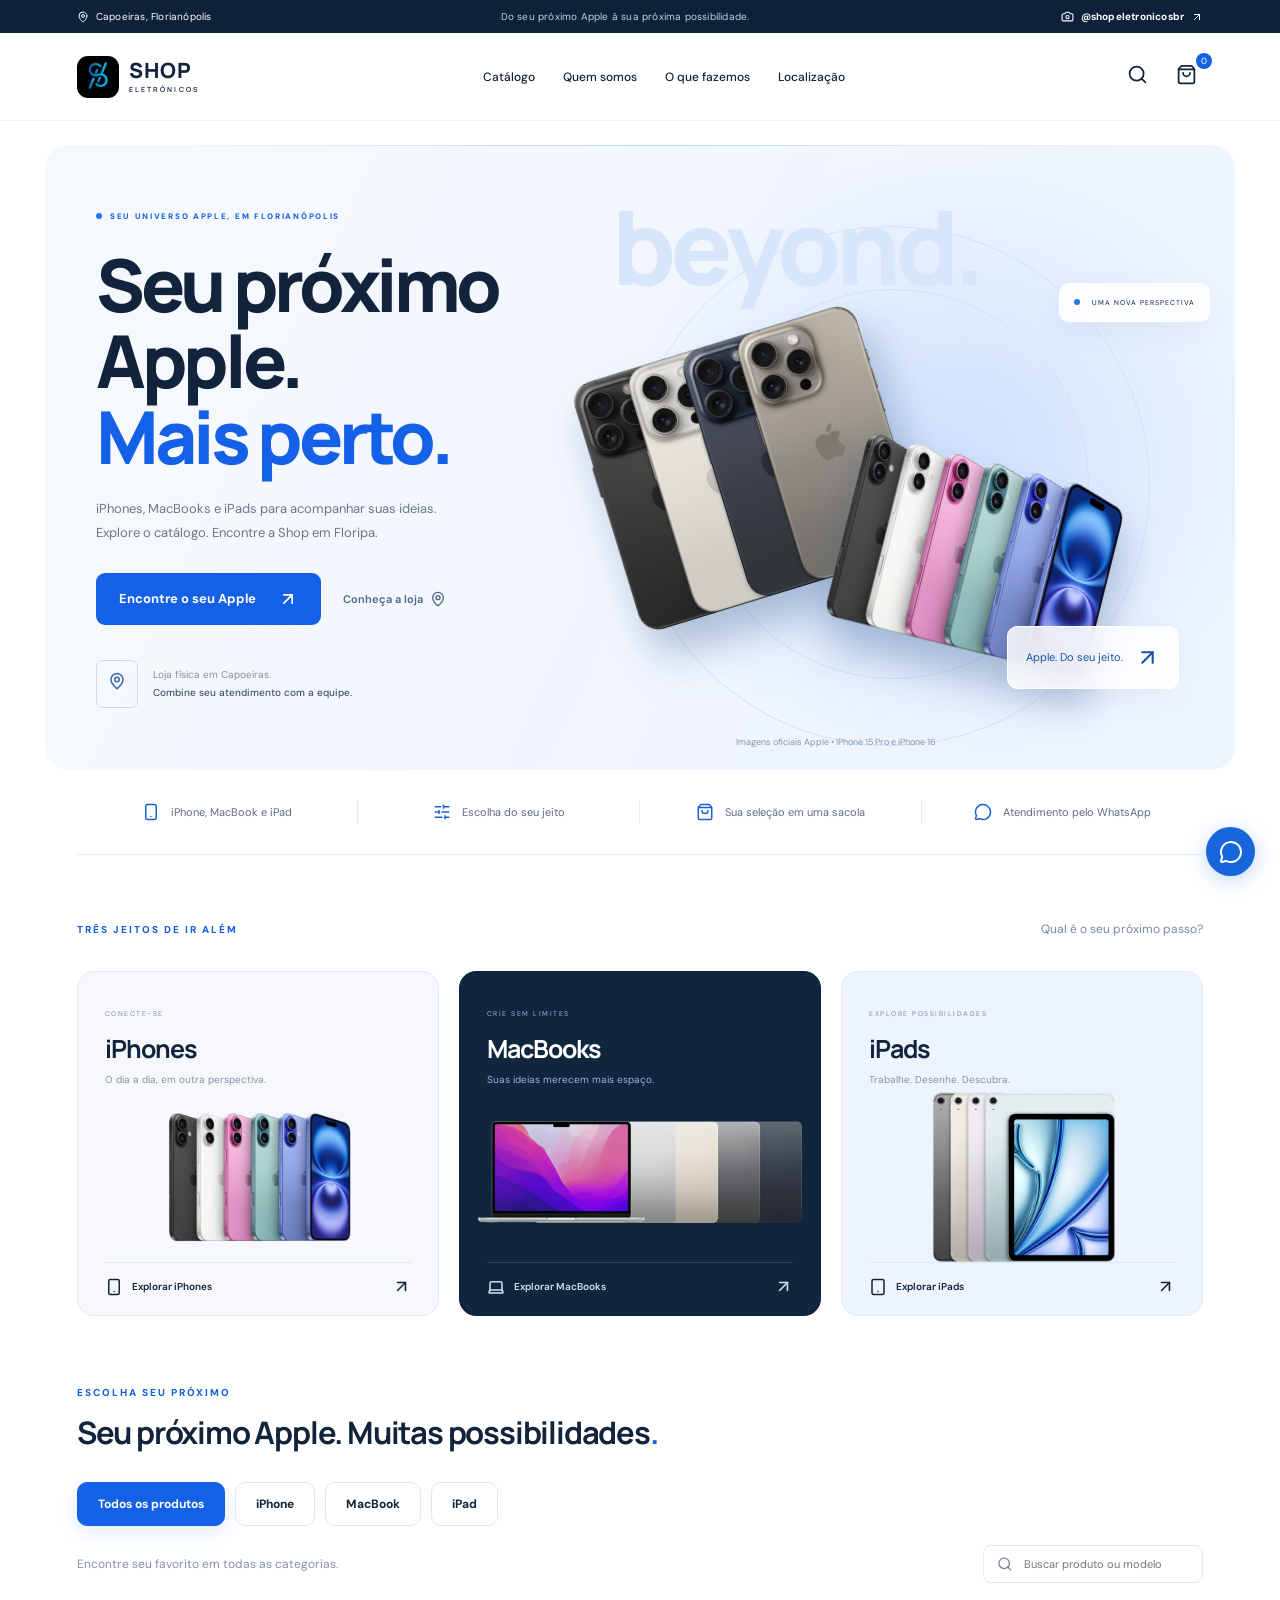
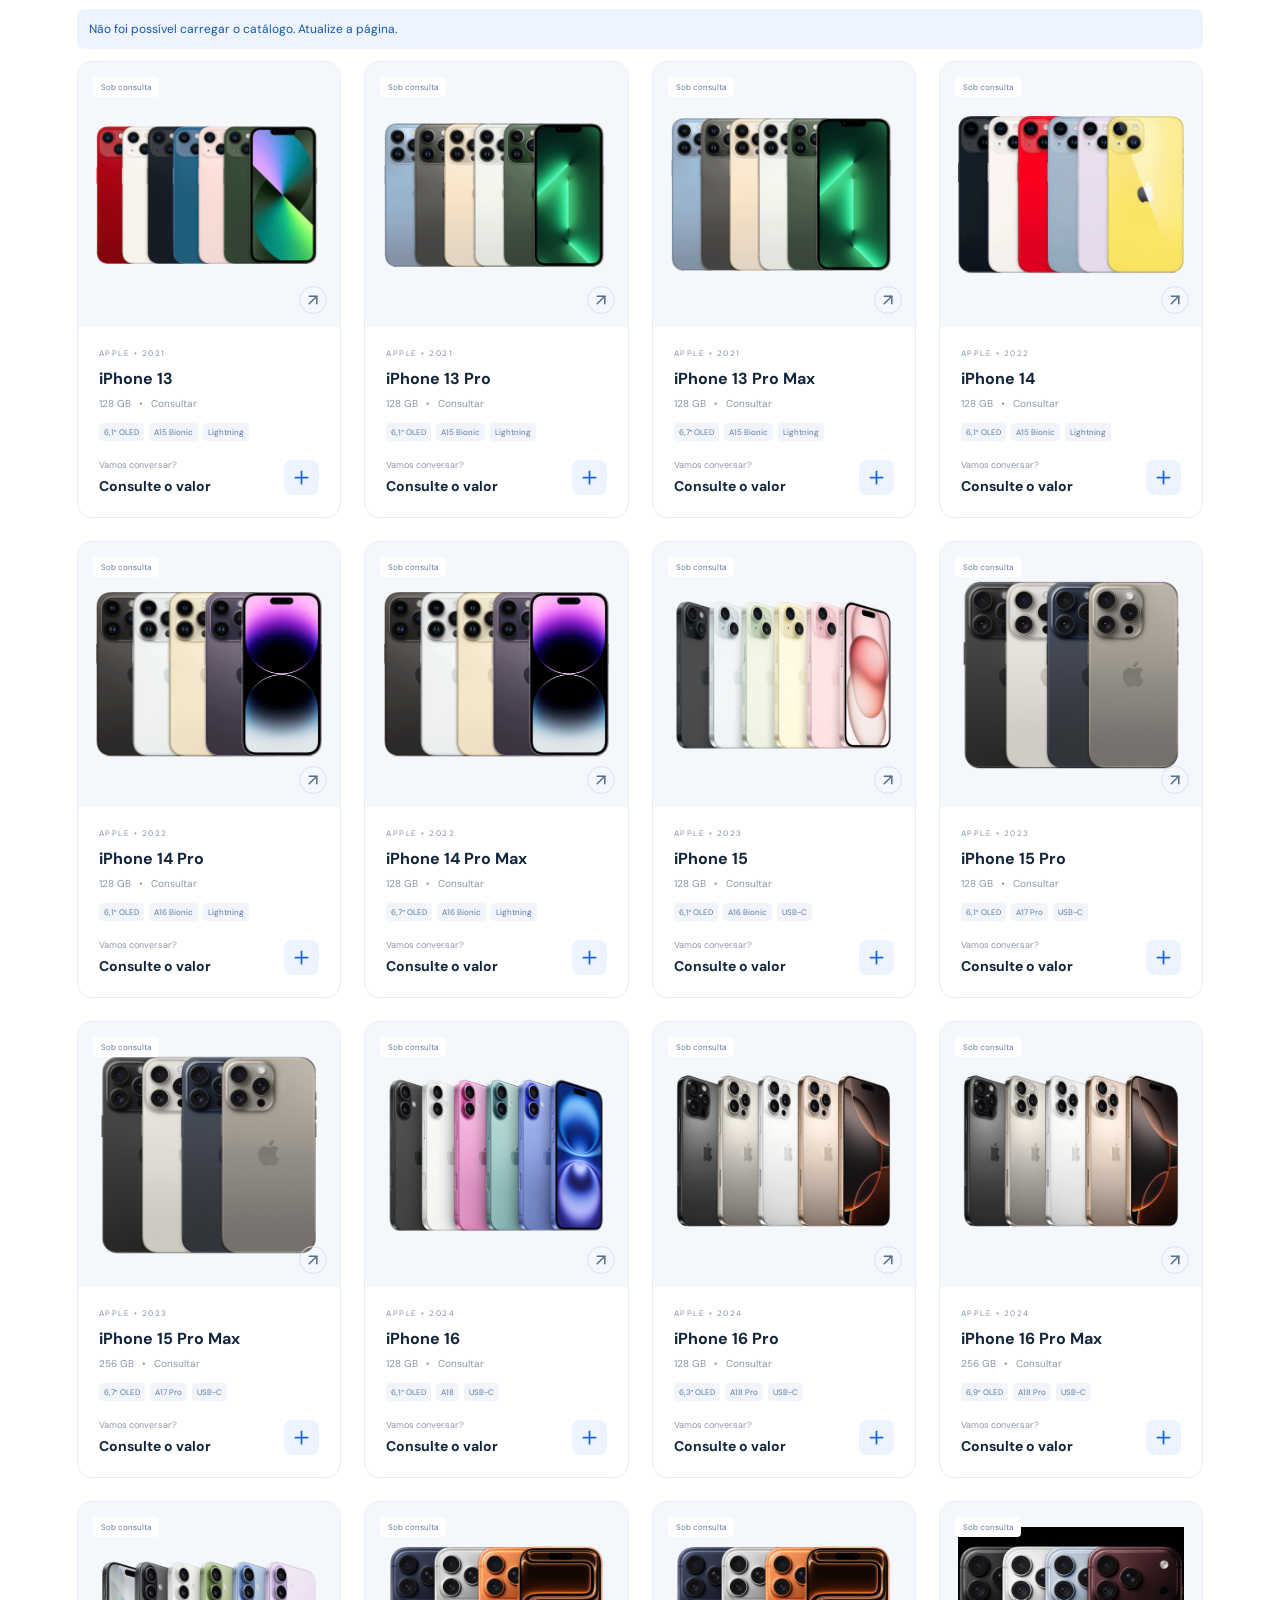
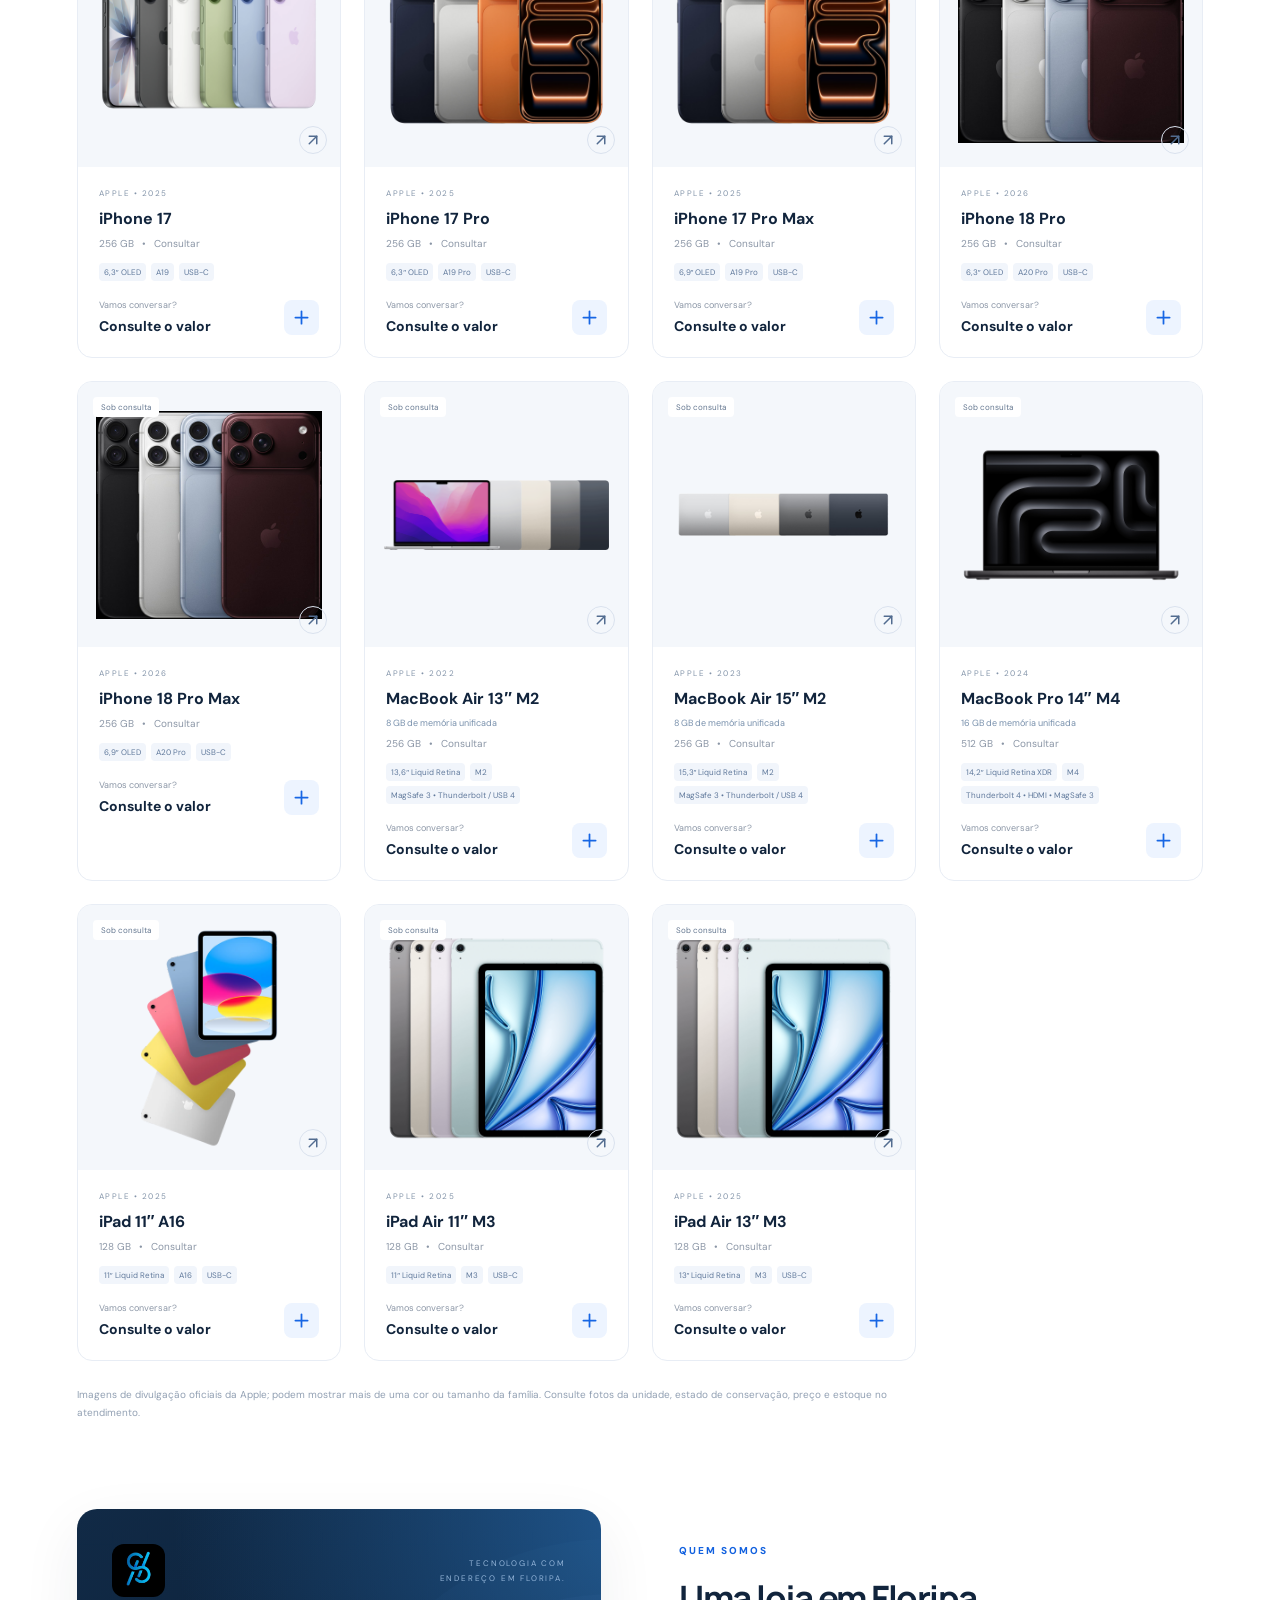
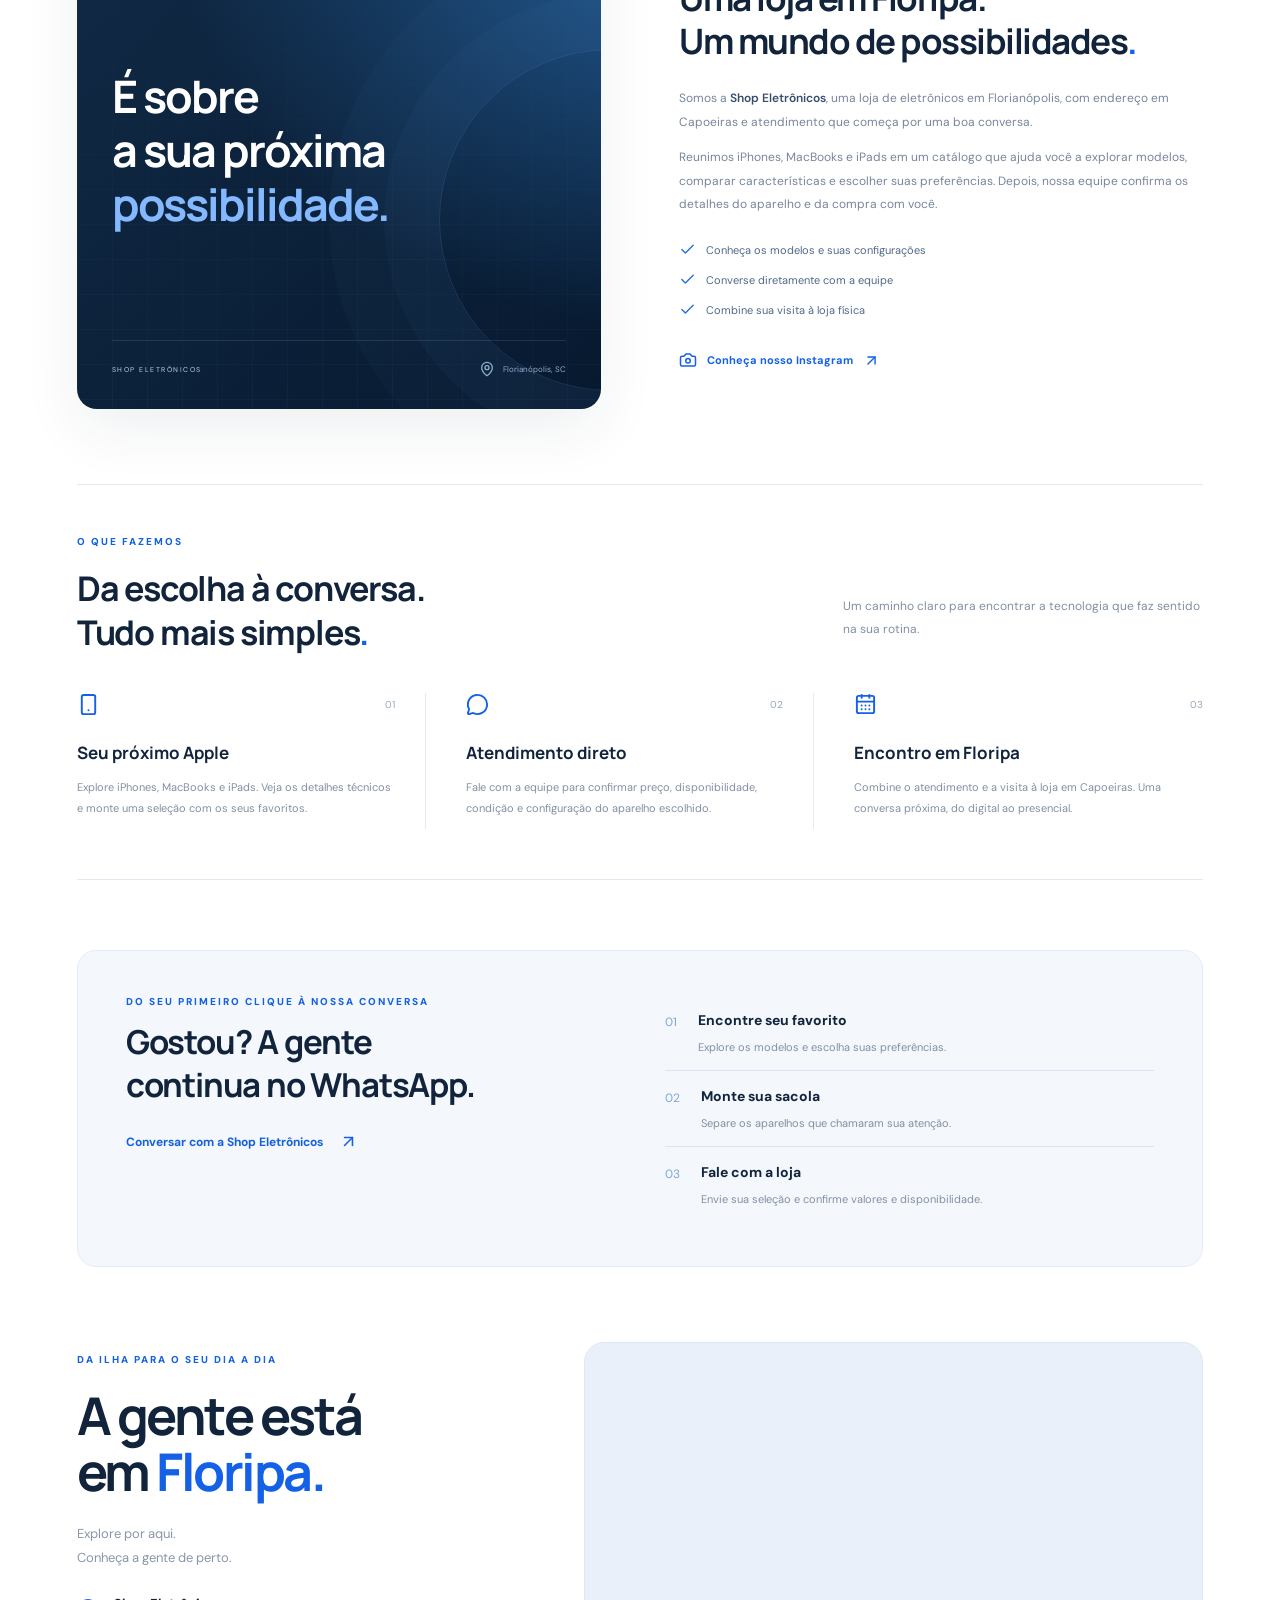
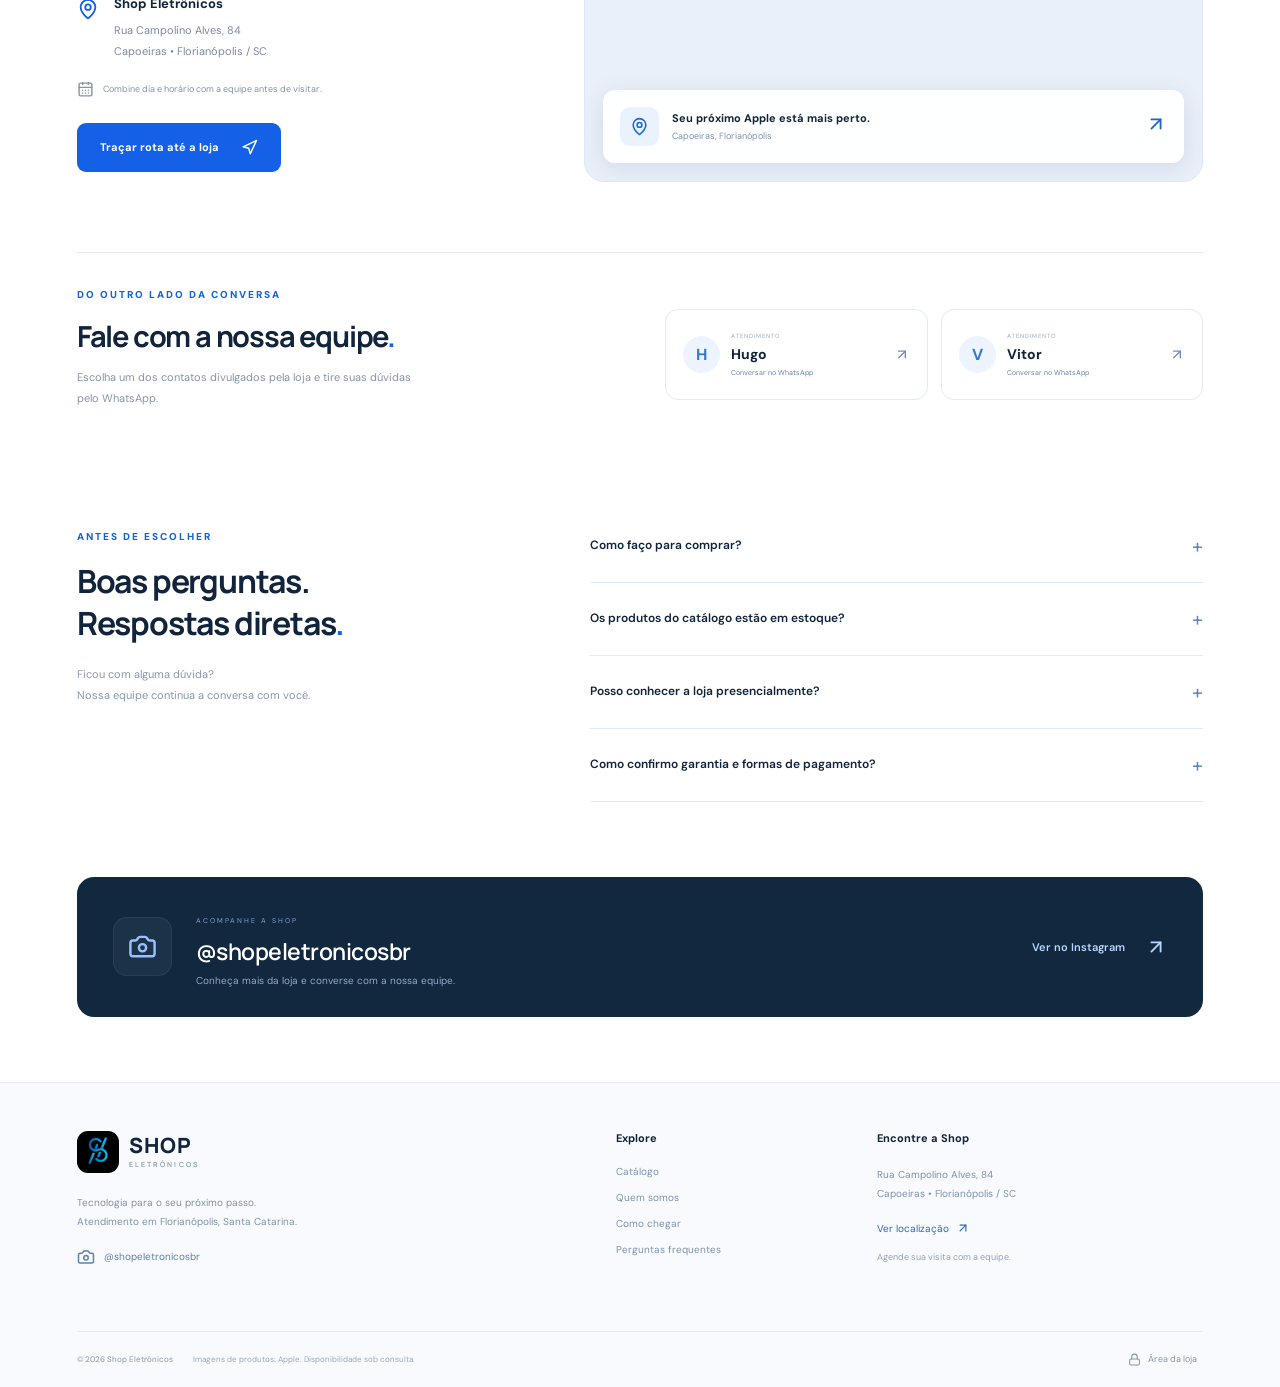
==== commit 6cf90d38: "Refresh browser bundle after image URL correction" ====
--- a/docs/index.html
+++ b/docs/index.html
@@ -1 +1 @@
-<!doctype html><html lang="pt-BR"><head><meta charset="UTF-8"><meta name="viewport" content="width=device-width,initial-scale=1"><meta name="theme-color" content="#175eea"><title>Shop Eletrônicos | Seu próximo Apple em Florianópolis</title><meta name="description" content="iPhones, MacBooks e iPads na Shop Eletrônicos. Conheça a loja em Capoeiras, Florianópolis, explore o catálogo e fale com a equipe."><link rel="icon" href="./brand/shop-eletronicos.svg"><link rel="preconnect" href="https://fonts.googleapis.com"><link rel="preconnect" href="https://fonts.gstatic.com" crossorigin><link href="https://fonts.googleapis.com/css2?family=DM+Sans:wght@400;500;600;700&family=Manrope:wght@400;500;600;700;800&display=swap" rel="stylesheet"><link rel="stylesheet" href="./styles.css"></head><body><div id="root"></div><script type="module" src="./app.js"></script></body></html>+<!doctype html><html lang="pt-BR"><head><meta charset="UTF-8"><meta name="viewport" content="width=device-width,initial-scale=1"><meta name="theme-color" content="#175eea"><title>Shop Eletrônicos | Seu próximo Apple em Florianópolis</title><meta name="description" content="iPhones, MacBooks e iPads na Shop Eletrônicos. Conheça a loja em Capoeiras, Florianópolis, explore o catálogo e fale com a equipe."><link rel="icon" href="./brand/shop-eletronicos.svg"><link rel="preconnect" href="https://fonts.googleapis.com"><link rel="preconnect" href="https://fonts.gstatic.com" crossorigin><link href="https://fonts.googleapis.com/css2?family=DM+Sans:wght@400;500;600;700&family=Manrope:wght@400;500;600;700;800&display=swap" rel="stylesheet"><link rel="stylesheet" href="./styles.css"></head><body><div id="root"></div><script type="module" src="./app.js?v=20261022-images-2"></script></body></html>
--- a/docs/styles.css
+++ b/docs/styles.css
@@ -7,3 +7,4 @@
 @media(max-width:1050px){header nav{gap:18px;font-size:10px}.heroCtas{gap:15px}.heroSecondary{font-size:9px}.discoveryCard{padding:23px 20px;min-height:320px}.discoveryCard>img{height:165px;top:110px}.discoveryBottom{left:20px;right:20px}.aboutArt{min-height:460px;padding:27px}.aboutBig{font-size:38px}.aboutCopy h2{font-size:29px}.shopTeam{gap:25px}.teamContacts{gap:8px}.teamContacts>a{padding:17px 12px;gap:9px}.teamAvatar{width:29px;height:29px;font-size:12px}.mapCaption strong{font-size:10px}.instagramBand h3{font-size:21px}}
 @media(max-width:760px){.top{padding:10px 5%;font-size:8px}.top>span:nth-child(2){display:none}.top a{font-size:8px;margin-left:0;gap:5px}.shopWordmark img{width:36px;height:36px}.shopWordmark>span{font-size:18px}.shopWordmark small{font-size:6px;letter-spacing:1.7px}.headerActions{gap:18px}.mobileMenuButton{display:block}.mobileNav{display:flex;position:fixed;top:104px;left:0;right:0;padding:16px 6% 22px;background:#fffffff7;backdrop-filter:blur(20px);z-index:19;flex-direction:column;border-bottom:1px solid #dce7f7;box-shadow:0 12px 25px #254b7c15;gap:0}.mobileNav>a{padding:13px 0;display:flex;justify-content:space-between;font-size:13px;border-bottom:1px solid #edf2f8}.hero{margin-top:14px;min-height:0}.heroCopy{padding:37px 8% 0}.hero h1{font-size:58px;letter-spacing:-3px;line-height:1.04}.hero .eyebrow{font-size:6px;letter-spacing:1.2px}.hero p{font-size:11px}.heroCtas{gap:17px}.hero .primary{font-size:11px;padding:14px 15px;gap:13px}.heroSecondary{font-size:9px;gap:5px}.heroFoot{font-size:8px;margin-top:24px}.tinyPhones{padding:8px}.heroVisual{min-height:345px}.heroDevice.back{top:6%;left:-3%}.heroDevice.front{top:23%;left:40%}.heroVisual .watermark{font-size:80px;top:0;left:14%;letter-spacing:-4px}.heroVisual .tag1{font-size:6px;top:9%;right:4%;padding:10px}.heroVisual .tag2{bottom:12%;right:6%;font-size:9px}.heroDevice img{width:220px;height:260px}.heroDevice.front img{width:190px;height:245px}.visualNote{font-size:7px;bottom:13px}.benefits{row-gap:20px;padding:24px 0}.benefits span{font-size:8px;gap:9px}.discovery{padding:35px 5% 0}.discoveryTitle{display:block;margin-bottom:20px}.discoveryTitle .eyebrow{font-size:8px}.discoveryTitle p{font-size:11px;margin:10px 0}.discoveryGrid{gap:10px;grid-template-columns:1fr}.discoveryCard{min-height:180px;padding:23px;display:block}.discoveryText h3{font-size:24px;margin-top:8px}.discoveryText>span{font-size:6px}.discoveryText p{font-size:9px;max-width:155px}.discoveryCard>img{left:auto;right:5px;top:20px;width:46%;height:125px}.discovery1>img{width:46%;height:135px;right:0;left:auto;top:18px}.discovery2>img{right:4%;width:36%;top:12px;height:135px}.discoveryBottom{left:23px;right:23px;bottom:15px;font-size:9px;padding-top:11px}.discoveryBottom svg{width:15px}.catalog{padding-top:43px}.shopAbout{grid-template-columns:1fr;margin:0 5% 43px;gap:33px}.aboutArt{min-height:370px;padding:27px;order:2}.aboutArtTop img{width:45px;height:45px}.aboutArtTop>span{font-size:6px}.aboutBig{font-size:39px;margin-top:35px}.aboutSignature{bottom:25px;left:27px;right:27px;font-size:8px}.aboutCopy h2{font-size:31px}.aboutCopy>p{font-size:11px}.aboutDetails>div{font-size:10px}.shopServices{margin:0 5% 40px;padding:33px 0}.servicesHeading{padding:0;margin-bottom:25px}.servicesHeading h2{font-size:29px}.servicesHeading>p{position:static;width:100%;font-size:11px;margin-top:17px}.serviceColumns{grid-template-columns:1fr;gap:22px}.serviceColumn{border:0;border-bottom:1px solid #e1e9f4;padding:0 0 22px}.serviceColumn:last-child{padding-bottom:0}.serviceHead{margin-bottom:15px}.serviceColumn h3{font-size:16px}.serviceColumn p{font-size:11px;margin-bottom:0}.how{padding:29px 24px;margin-bottom:43px}.how .eyebrow{font-size:7px;line-height:1.8;letter-spacing:1.3px}.shopLocation{grid-template-columns:1fr;margin:0 5% 40px;gap:30px}.locationCopy h2{font-size:47px;margin-top:18px}.locationCopy>p{font-size:12px}.addressBlock{margin-top:23px}.addressBlock strong{font-size:12px}.mapPanel{height:340px;border-radius:16px}.mapCaption{left:12px;right:12px;bottom:12px;padding:13px;gap:9px}.mapPinCircle{width:32px;height:32px;border-radius:8px}.mapCaption strong{font-size:9px}.mapCaption div>span{font-size:8px}.shopTeam{grid-template-columns:1fr;margin:0 5% 40px;padding-top:29px;gap:14px}.shopTeam h2{font-size:27px}.shopTeam>div>p{font-size:10px}.teamContacts{gap:12px}.teamContacts>a{padding:19px 12px;gap:10px}.teamContacts strong{font-size:15px}.teamContacts div>span{font-size:6px}.shopFaq{grid-template-columns:1fr;gap:30px;margin:0 5% 40px}.shopFaq h2{font-size:29px}.shopFaq>div>p{font-size:11px;margin-top:15px}.faqItems summary{font-size:11px}.faqItems details>p{font-size:10px}.instagramBand{padding:24px;margin:0 5% 35px;gap:16px;flex-wrap:wrap}.instagramLogo{width:40px;height:40px;border-radius:10px}.instagramLogo svg{width:23px}.instagramBand>div>span{font-size:6px}.instagramBand h3{font-size:18px}.instagramBand p{font-size:8px}.instagramBand>a{font-size:10px;margin:8px 0 0 56px}.shopFooter{grid-template-columns:1fr 1fr;gap:30px;padding:32px 6% 20px}.footerMain{grid-column:1/-1}.footerMain>p{margin:15px 0}.footerLinks strong,.footerAddress strong{font-size:10px}.footerAddress p{font-size:9px}.footerBottom{flex-wrap:wrap;gap:13px;margin-top:0}.footerBottom>span{order:3;width:100%;font-size:7px}.footerBottom button{font-size:8px}.footerBottom small{margin-left:0}}
 @media(prefers-reduced-motion:reduce){.heroDevice{animation:none!important;transform:rotate(-8deg)}.heroDevice.front{transform:rotate(8deg)}}
+@media(max-width:760px){.discoveryTitle .eyebrow,.discoveryText>span,.aboutArtTop>span,.shopServices .eyebrow,.shopLocation .eyebrow,.shopTeam .eyebrow,.shopFaq .eyebrow,.instagramBand>div>span{font-size:10px}.discoveryTitle p,.discoveryText p,.discoveryBottom,.aboutCopy>p,.aboutDetails>div,.servicesHeading>p,.serviceColumn p,.locationCopy>p,.addressBlock strong,.shopTeam>div>p,.shopFaq>div>p,.faqItems summary,.faqItems details>p,.instagramBand p,.footerAddress p{font-size:13px}.teamContacts{grid-template-columns:1fr}.teamContacts div>span,.teamContacts small,.mapCaption div>span,.aboutSignature,.footerLinks strong,.footerAddress strong,.footerBottom button,.instagramBand>a{font-size:11px}.mapCaption strong{font-size:12px}.instagramBand>a{margin-left:0}.footerBottom>span{font-size:10px}.footerAddress span{font-size:11px}}
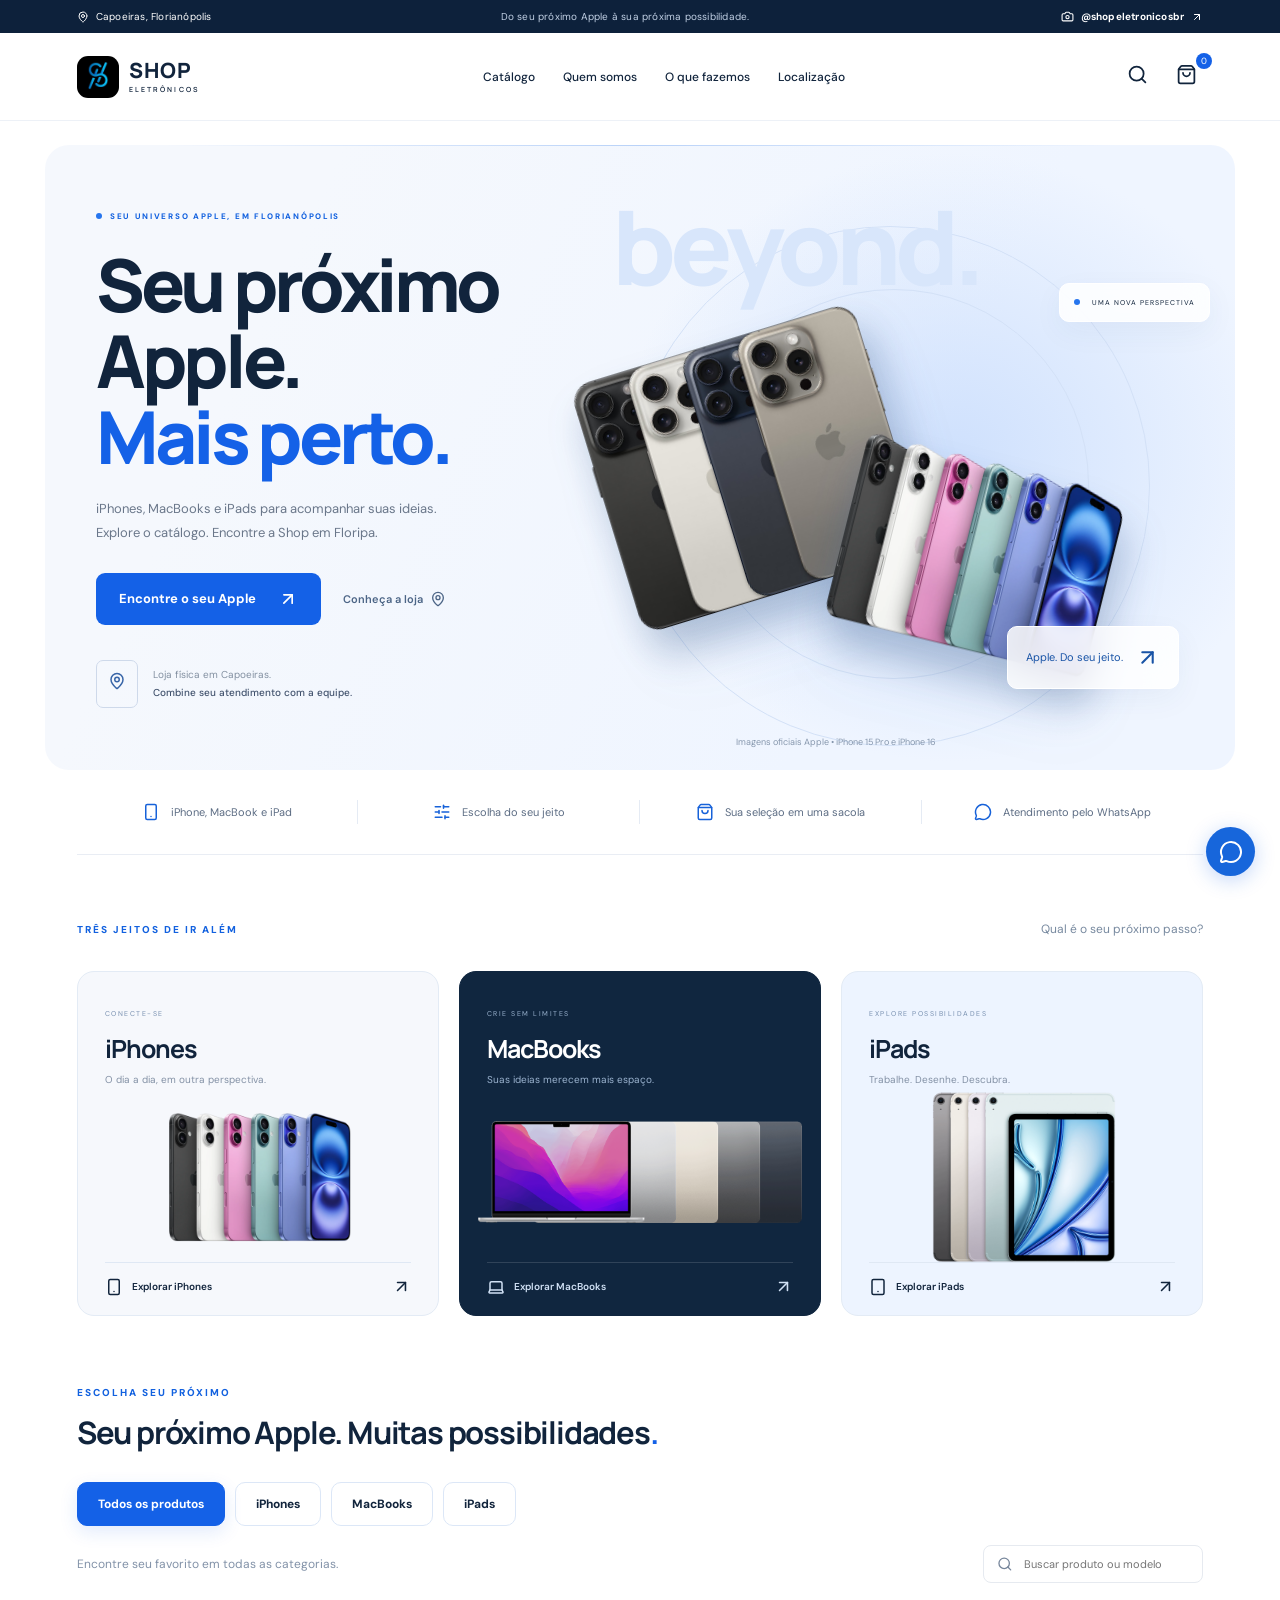
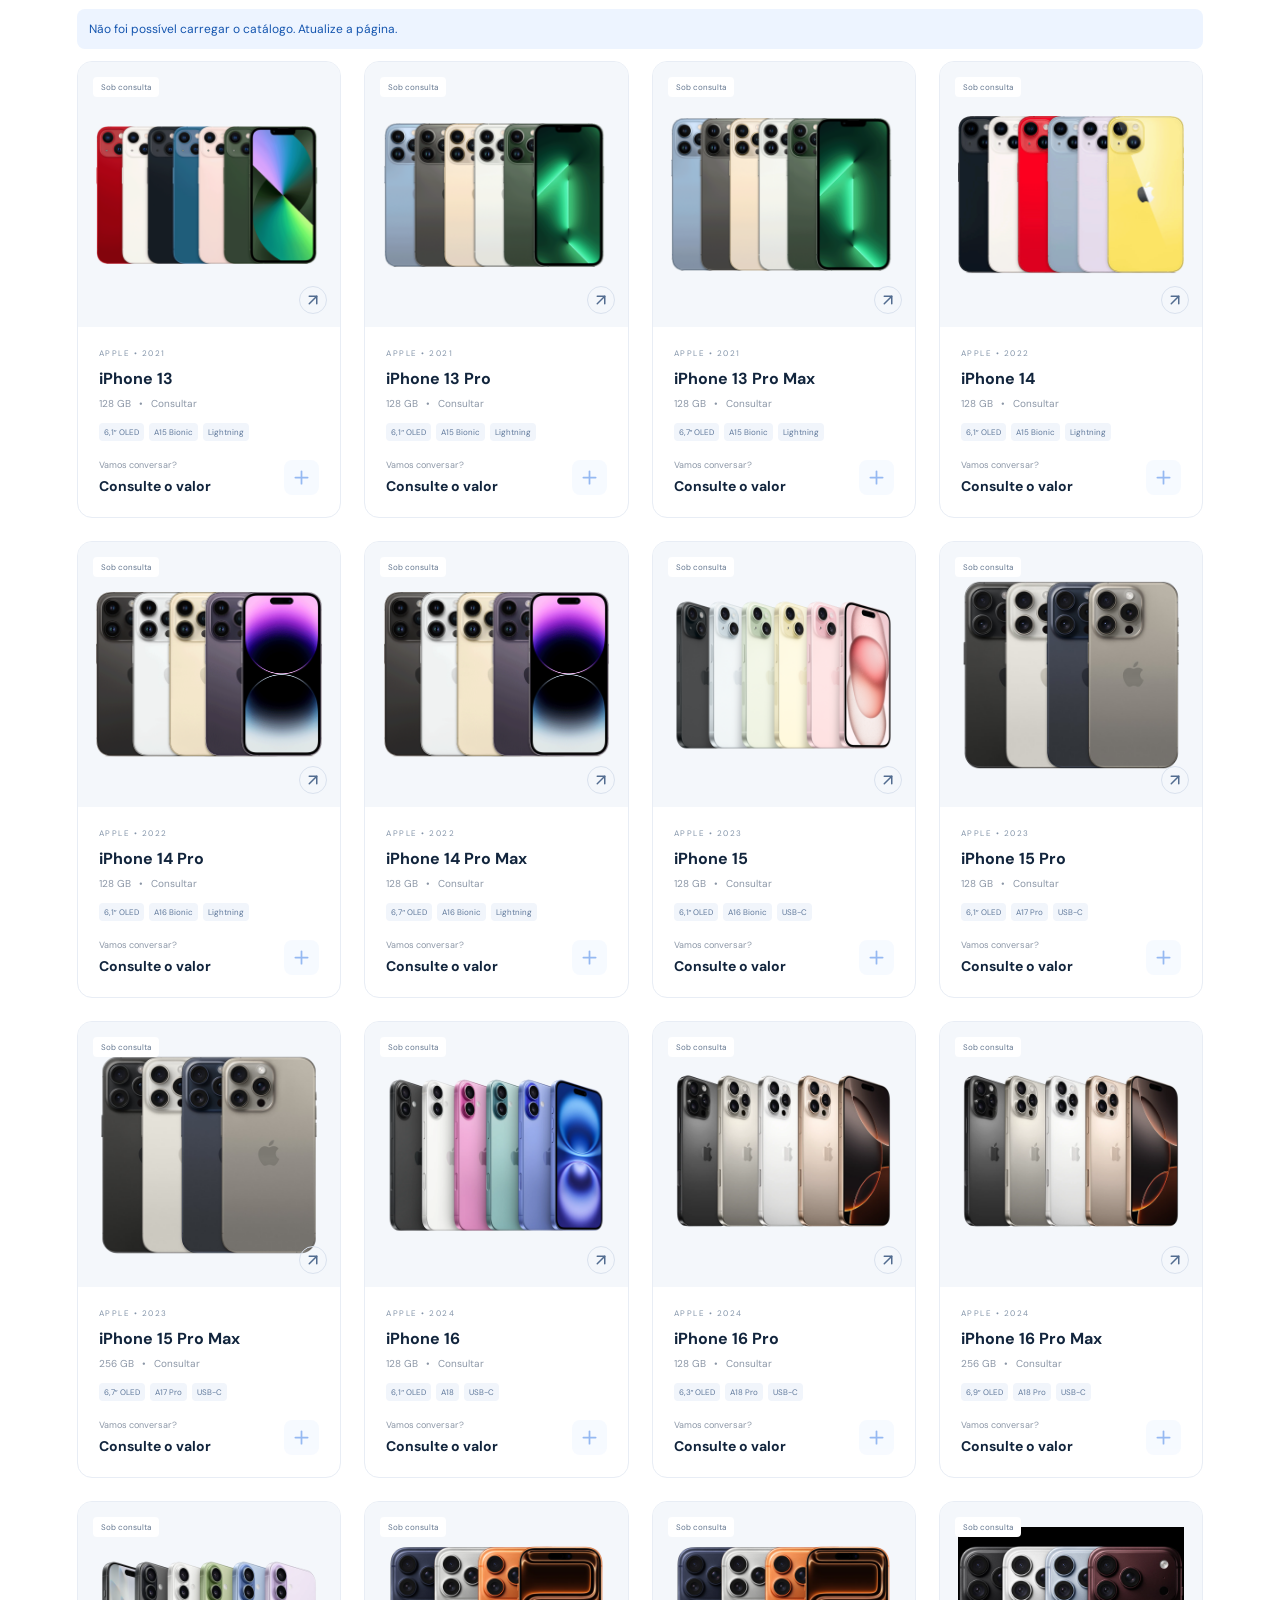
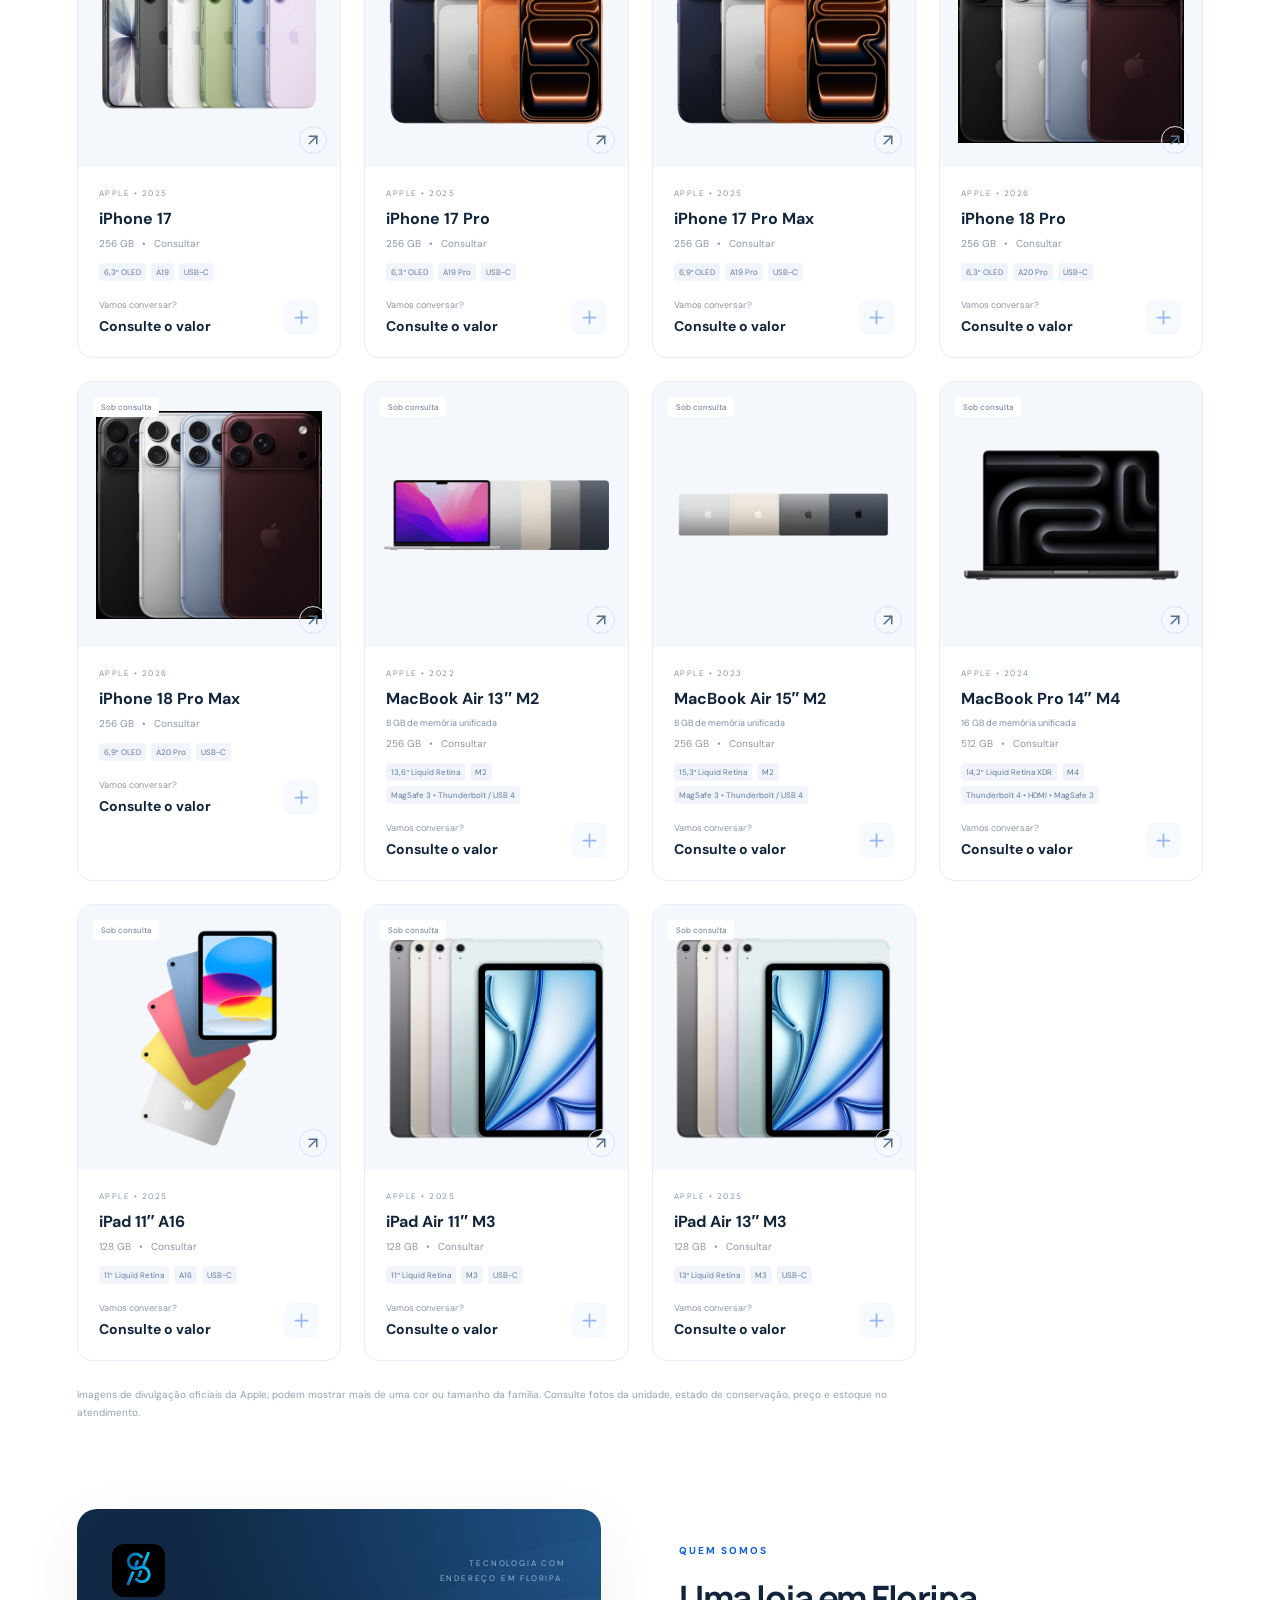
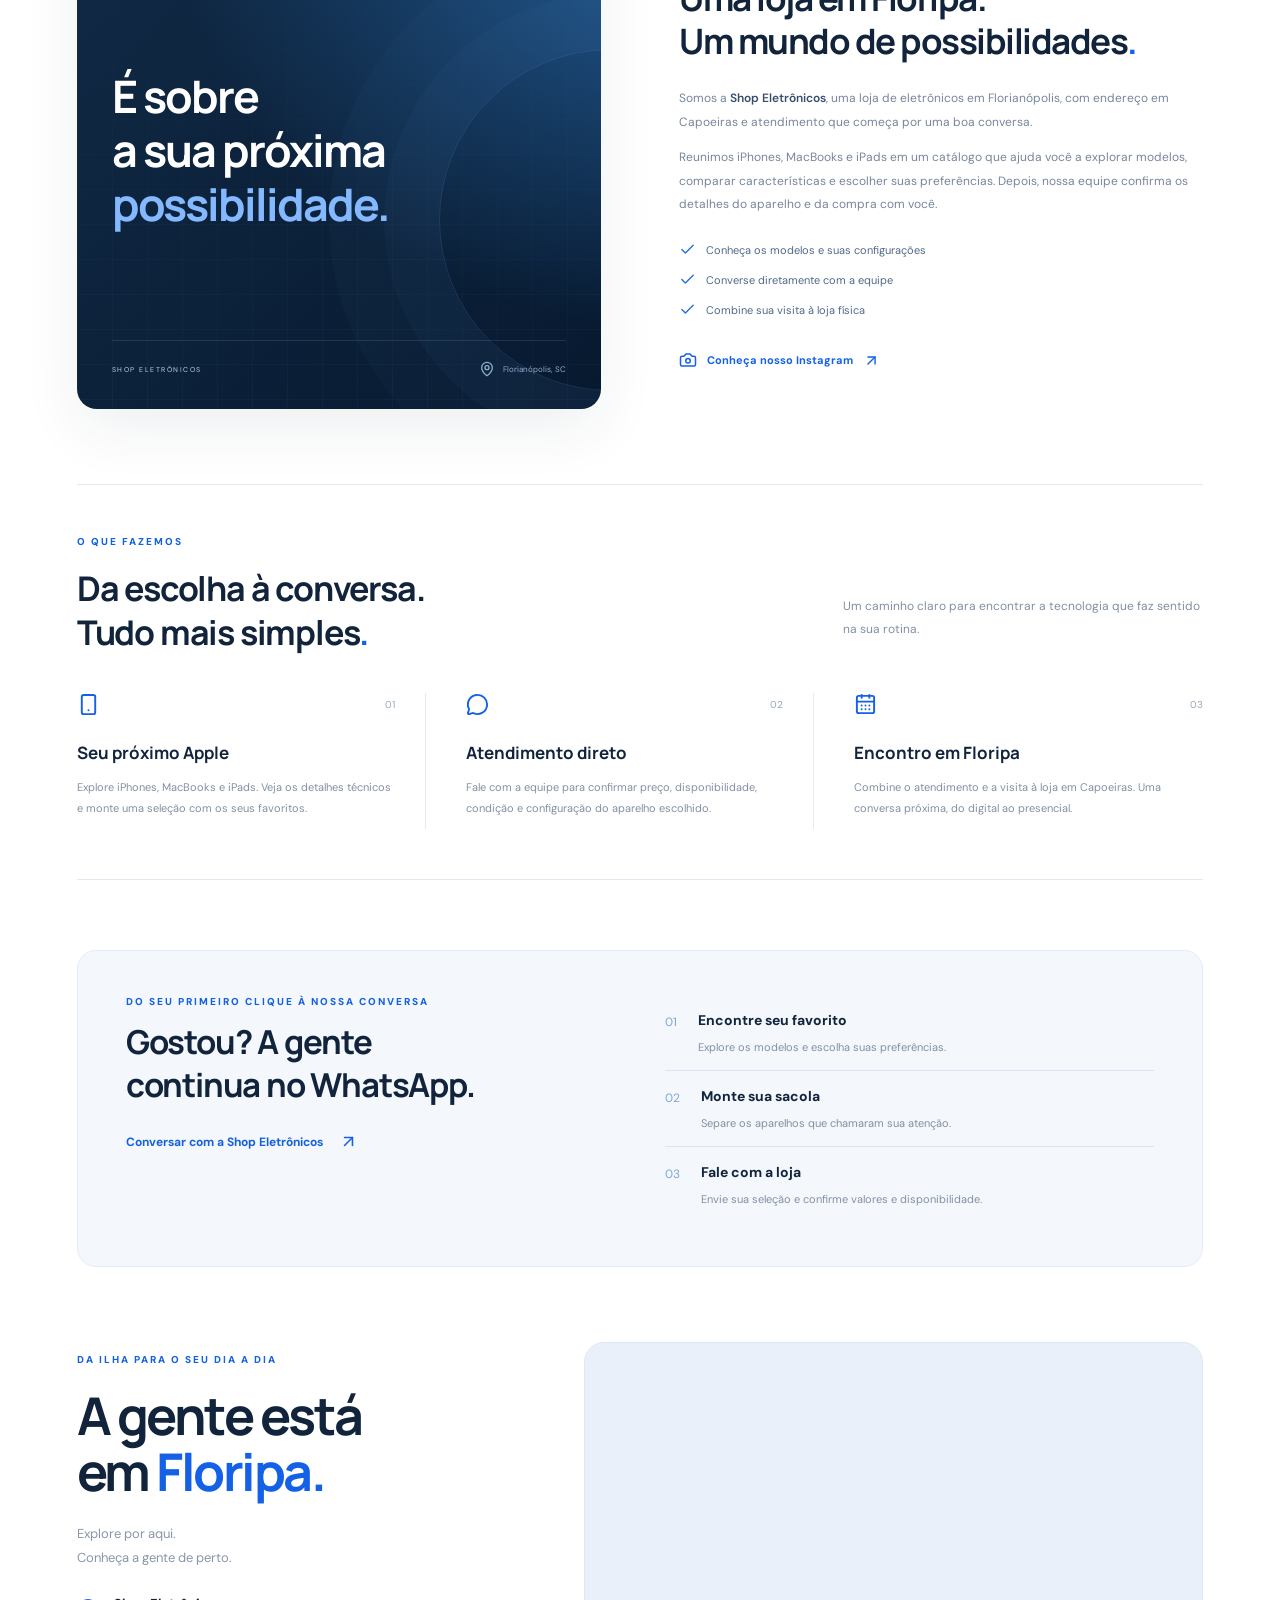
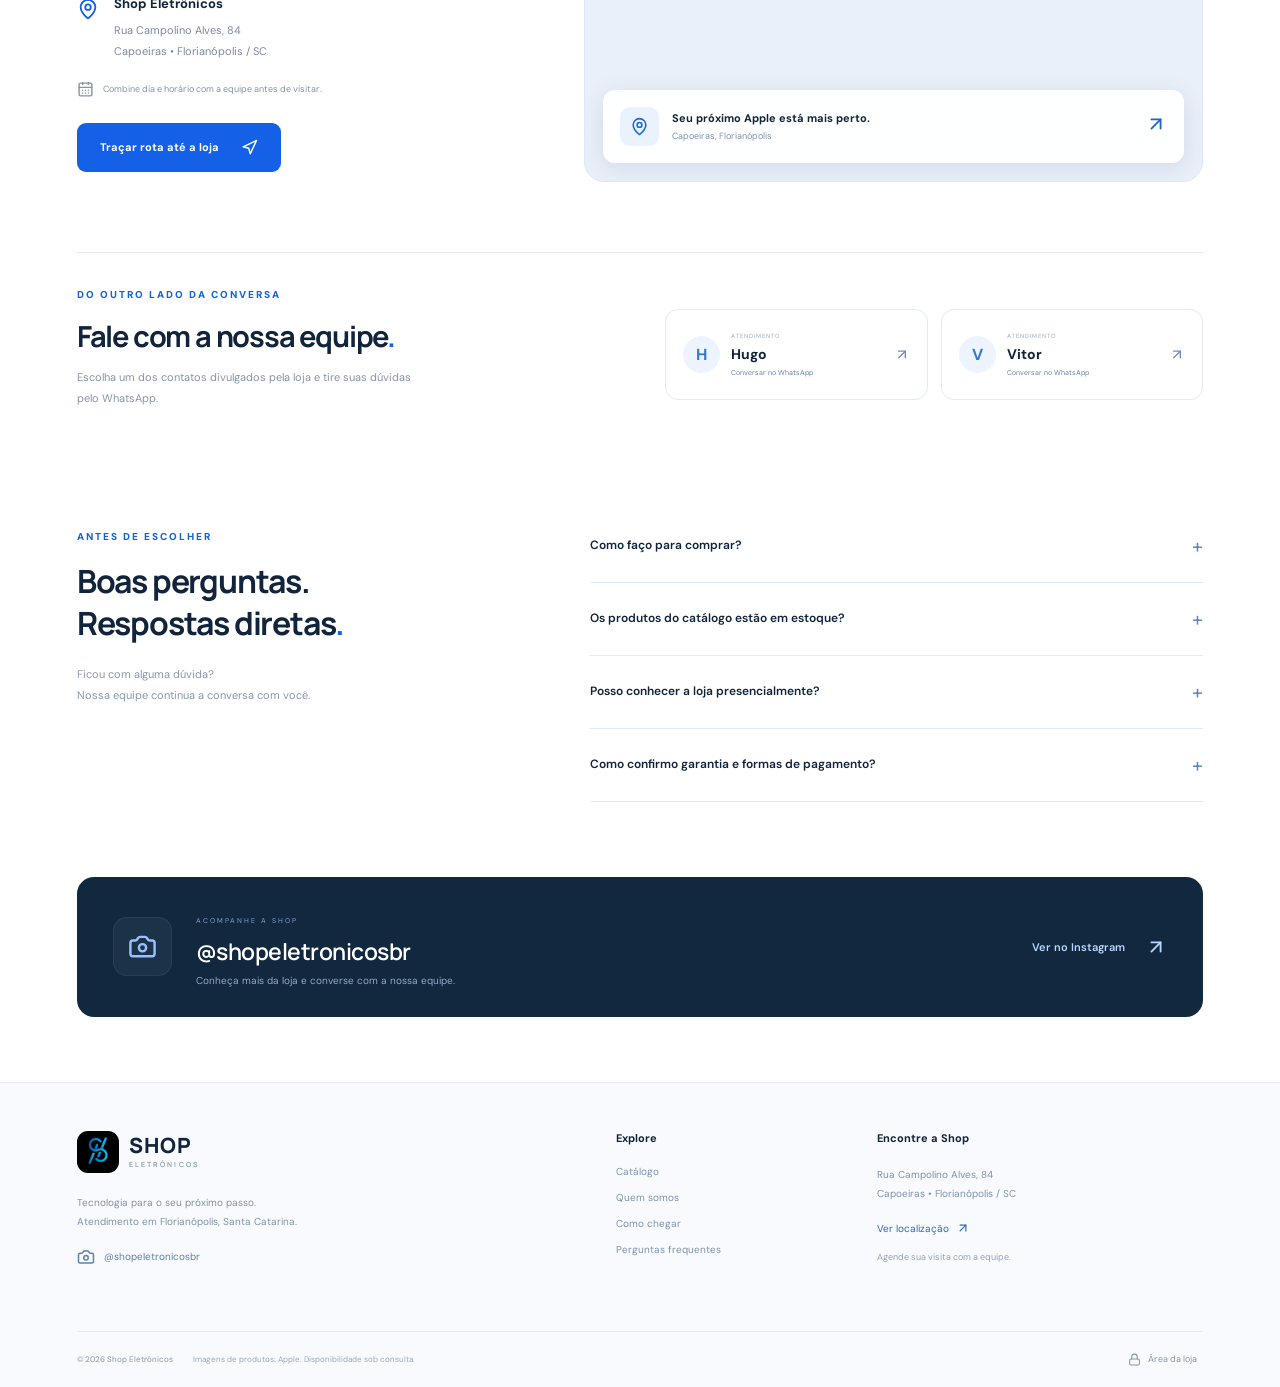
==== commit 0219af4f: "Integrar Supabase e controle de estoque ao catálogo" ====
--- a/docs/index.html
+++ b/docs/index.html
@@ -1 +1 @@
-<!doctype html><html lang="pt-BR"><head><meta charset="UTF-8"><meta name="viewport" content="width=device-width,initial-scale=1"><meta name="theme-color" content="#175eea"><title>Shop Eletrônicos | Seu próximo Apple em Florianópolis</title><meta name="description" content="iPhones, MacBooks e iPads na Shop Eletrônicos. Conheça a loja em Capoeiras, Florianópolis, explore o catálogo e fale com a equipe."><link rel="icon" href="./brand/shop-eletronicos.svg"><link rel="preconnect" href="https://fonts.googleapis.com"><link rel="preconnect" href="https://fonts.gstatic.com" crossorigin><link href="https://fonts.googleapis.com/css2?family=DM+Sans:wght@400;500;600;700&family=Manrope:wght@400;500;600;700;800&display=swap" rel="stylesheet"><link rel="stylesheet" href="./styles.css"></head><body><div id="root"></div><script type="module" src="./app.js?v=20261022-images-2"></script></body></html>+<!doctype html><html lang="pt-BR"><head><meta charset="UTF-8"><meta name="viewport" content="width=device-width,initial-scale=1"><meta name="theme-color" content="#175eea"><title>Shop Eletrônicos | Seu próximo Apple em Florianópolis</title><meta name="description" content="iPhones, MacBooks e iPads na Shop Eletrônicos. Conheça a loja em Capoeiras, Florianópolis, explore o catálogo e fale com a equipe."><link rel="icon" href="./brand/shop-eletronicos.svg"><link rel="preconnect" href="https://fonts.googleapis.com"><link rel="preconnect" href="https://fonts.gstatic.com" crossorigin><link href="https://fonts.googleapis.com/css2?family=DM+Sans:wght@400;500;600;700&family=Manrope:wght@400;500;600;700;800&display=swap" rel="stylesheet"><link rel="stylesheet" href="./styles.css?v=20261023-inventory-1"></head><body><div id="root"></div><script type="module" src="./app.js?v=20261023-inventory-1"></script></body></html>
--- a/docs/styles.css
+++ b/docs/styles.css
@@ -8,3 +8,9 @@
 @media(max-width:760px){.top{padding:10px 5%;font-size:8px}.top>span:nth-child(2){display:none}.top a{font-size:8px;margin-left:0;gap:5px}.shopWordmark img{width:36px;height:36px}.shopWordmark>span{font-size:18px}.shopWordmark small{font-size:6px;letter-spacing:1.7px}.headerActions{gap:18px}.mobileMenuButton{display:block}.mobileNav{display:flex;position:fixed;top:104px;left:0;right:0;padding:16px 6% 22px;background:#fffffff7;backdrop-filter:blur(20px);z-index:19;flex-direction:column;border-bottom:1px solid #dce7f7;box-shadow:0 12px 25px #254b7c15;gap:0}.mobileNav>a{padding:13px 0;display:flex;justify-content:space-between;font-size:13px;border-bottom:1px solid #edf2f8}.hero{margin-top:14px;min-height:0}.heroCopy{padding:37px 8% 0}.hero h1{font-size:58px;letter-spacing:-3px;line-height:1.04}.hero .eyebrow{font-size:6px;letter-spacing:1.2px}.hero p{font-size:11px}.heroCtas{gap:17px}.hero .primary{font-size:11px;padding:14px 15px;gap:13px}.heroSecondary{font-size:9px;gap:5px}.heroFoot{font-size:8px;margin-top:24px}.tinyPhones{padding:8px}.heroVisual{min-height:345px}.heroDevice.back{top:6%;left:-3%}.heroDevice.front{top:23%;left:40%}.heroVisual .watermark{font-size:80px;top:0;left:14%;letter-spacing:-4px}.heroVisual .tag1{font-size:6px;top:9%;right:4%;padding:10px}.heroVisual .tag2{bottom:12%;right:6%;font-size:9px}.heroDevice img{width:220px;height:260px}.heroDevice.front img{width:190px;height:245px}.visualNote{font-size:7px;bottom:13px}.benefits{row-gap:20px;padding:24px 0}.benefits span{font-size:8px;gap:9px}.discovery{padding:35px 5% 0}.discoveryTitle{display:block;margin-bottom:20px}.discoveryTitle .eyebrow{font-size:8px}.discoveryTitle p{font-size:11px;margin:10px 0}.discoveryGrid{gap:10px;grid-template-columns:1fr}.discoveryCard{min-height:180px;padding:23px;display:block}.discoveryText h3{font-size:24px;margin-top:8px}.discoveryText>span{font-size:6px}.discoveryText p{font-size:9px;max-width:155px}.discoveryCard>img{left:auto;right:5px;top:20px;width:46%;height:125px}.discovery1>img{width:46%;height:135px;right:0;left:auto;top:18px}.discovery2>img{right:4%;width:36%;top:12px;height:135px}.discoveryBottom{left:23px;right:23px;bottom:15px;font-size:9px;padding-top:11px}.discoveryBottom svg{width:15px}.catalog{padding-top:43px}.shopAbout{grid-template-columns:1fr;margin:0 5% 43px;gap:33px}.aboutArt{min-height:370px;padding:27px;order:2}.aboutArtTop img{width:45px;height:45px}.aboutArtTop>span{font-size:6px}.aboutBig{font-size:39px;margin-top:35px}.aboutSignature{bottom:25px;left:27px;right:27px;font-size:8px}.aboutCopy h2{font-size:31px}.aboutCopy>p{font-size:11px}.aboutDetails>div{font-size:10px}.shopServices{margin:0 5% 40px;padding:33px 0}.servicesHeading{padding:0;margin-bottom:25px}.servicesHeading h2{font-size:29px}.servicesHeading>p{position:static;width:100%;font-size:11px;margin-top:17px}.serviceColumns{grid-template-columns:1fr;gap:22px}.serviceColumn{border:0;border-bottom:1px solid #e1e9f4;padding:0 0 22px}.serviceColumn:last-child{padding-bottom:0}.serviceHead{margin-bottom:15px}.serviceColumn h3{font-size:16px}.serviceColumn p{font-size:11px;margin-bottom:0}.how{padding:29px 24px;margin-bottom:43px}.how .eyebrow{font-size:7px;line-height:1.8;letter-spacing:1.3px}.shopLocation{grid-template-columns:1fr;margin:0 5% 40px;gap:30px}.locationCopy h2{font-size:47px;margin-top:18px}.locationCopy>p{font-size:12px}.addressBlock{margin-top:23px}.addressBlock strong{font-size:12px}.mapPanel{height:340px;border-radius:16px}.mapCaption{left:12px;right:12px;bottom:12px;padding:13px;gap:9px}.mapPinCircle{width:32px;height:32px;border-radius:8px}.mapCaption strong{font-size:9px}.mapCaption div>span{font-size:8px}.shopTeam{grid-template-columns:1fr;margin:0 5% 40px;padding-top:29px;gap:14px}.shopTeam h2{font-size:27px}.shopTeam>div>p{font-size:10px}.teamContacts{gap:12px}.teamContacts>a{padding:19px 12px;gap:10px}.teamContacts strong{font-size:15px}.teamContacts div>span{font-size:6px}.shopFaq{grid-template-columns:1fr;gap:30px;margin:0 5% 40px}.shopFaq h2{font-size:29px}.shopFaq>div>p{font-size:11px;margin-top:15px}.faqItems summary{font-size:11px}.faqItems details>p{font-size:10px}.instagramBand{padding:24px;margin:0 5% 35px;gap:16px;flex-wrap:wrap}.instagramLogo{width:40px;height:40px;border-radius:10px}.instagramLogo svg{width:23px}.instagramBand>div>span{font-size:6px}.instagramBand h3{font-size:18px}.instagramBand p{font-size:8px}.instagramBand>a{font-size:10px;margin:8px 0 0 56px}.shopFooter{grid-template-columns:1fr 1fr;gap:30px;padding:32px 6% 20px}.footerMain{grid-column:1/-1}.footerMain>p{margin:15px 0}.footerLinks strong,.footerAddress strong{font-size:10px}.footerAddress p{font-size:9px}.footerBottom{flex-wrap:wrap;gap:13px;margin-top:0}.footerBottom>span{order:3;width:100%;font-size:7px}.footerBottom button{font-size:8px}.footerBottom small{margin-left:0}}
 @media(prefers-reduced-motion:reduce){.heroDevice{animation:none!important;transform:rotate(-8deg)}.heroDevice.front{transform:rotate(8deg)}}
 @media(max-width:760px){.discoveryTitle .eyebrow,.discoveryText>span,.aboutArtTop>span,.shopServices .eyebrow,.shopLocation .eyebrow,.shopTeam .eyebrow,.shopFaq .eyebrow,.instagramBand>div>span{font-size:10px}.discoveryTitle p,.discoveryText p,.discoveryBottom,.aboutCopy>p,.aboutDetails>div,.servicesHeading>p,.serviceColumn p,.locationCopy>p,.addressBlock strong,.shopTeam>div>p,.shopFaq>div>p,.faqItems summary,.faqItems details>p,.instagramBand p,.footerAddress p{font-size:13px}.teamContacts{grid-template-columns:1fr}.teamContacts div>span,.teamContacts small,.mapCaption div>span,.aboutSignature,.footerLinks strong,.footerAddress strong,.footerBottom button,.instagramBand>a{font-size:11px}.mapCaption strong{font-size:12px}.instagramBand>a{margin-left:0}.footerBottom>span{font-size:10px}.footerAddress span{font-size:11px}}
+/* Inventory management keeps the existing catalogue layout. */
+.stockAvailability{font-weight:650;color:#176b45;margin:14px 0}
+.adminList>div{flex-wrap:wrap;gap:8px}
+.adminList>div>span{flex:1 1 180px}
+.adminList .registerSale{font-size:11px;padding:8px 10px;border:1px solid #d9e7dc;border-radius:7px;color:#176b45;background:#f0f7f2}
+button:disabled{cursor:not-allowed;opacity:.45}
